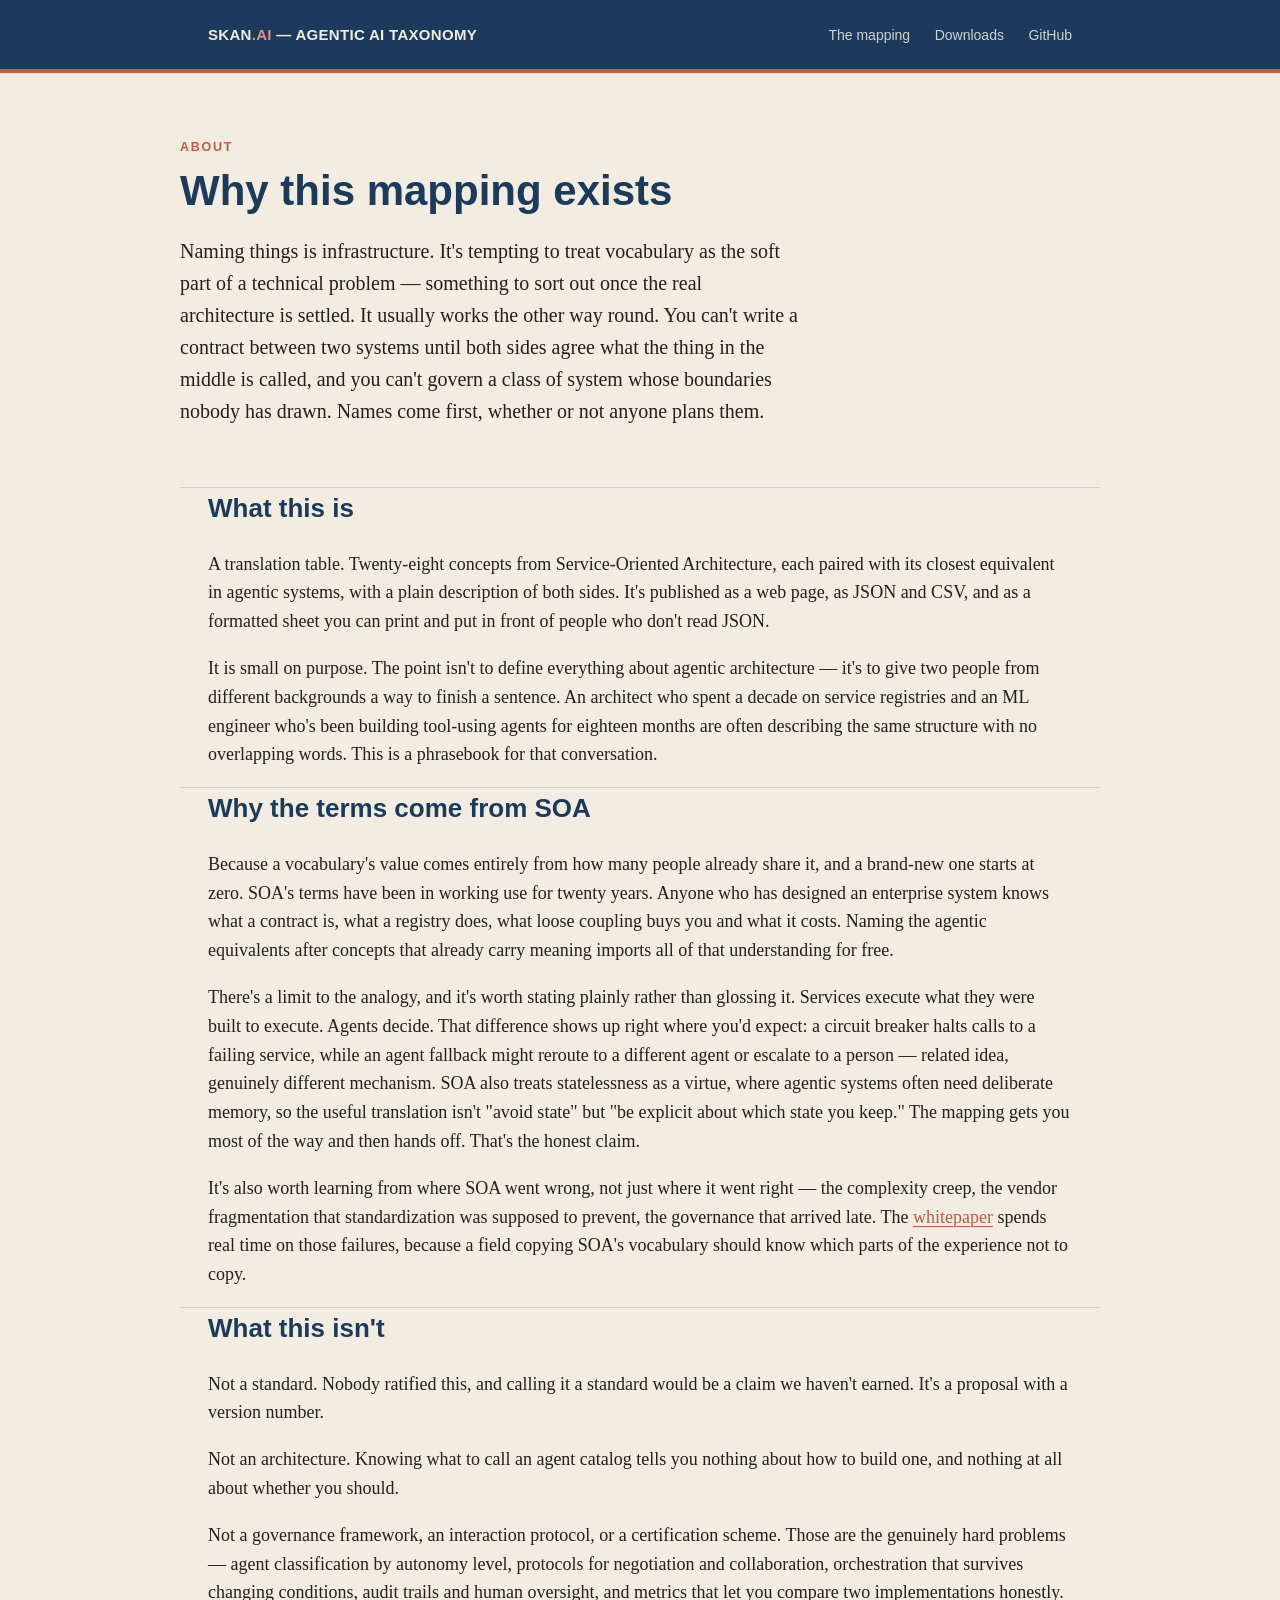
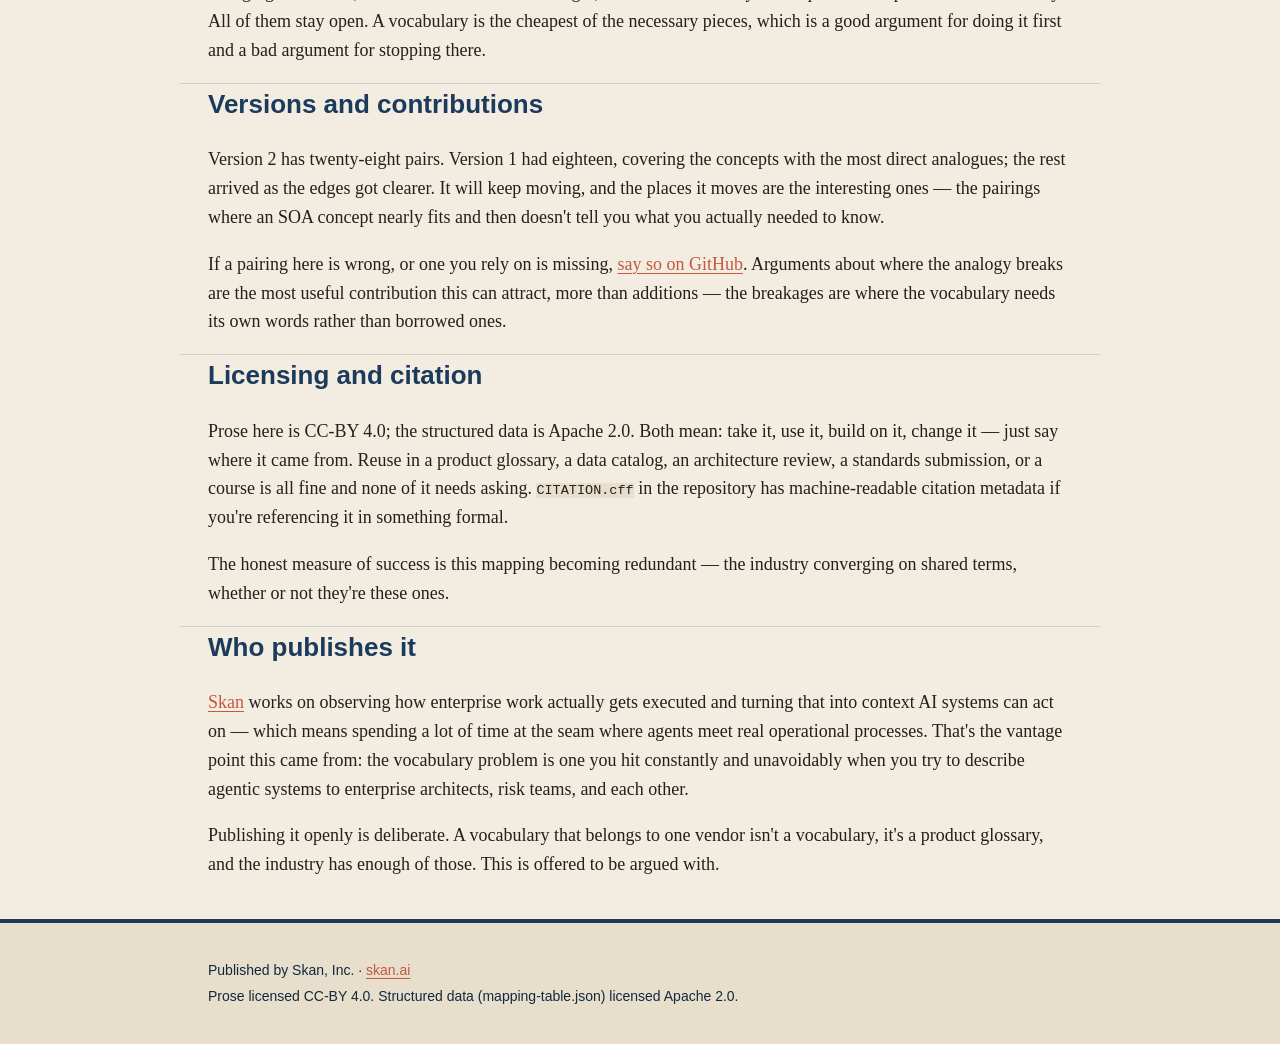
==== docs/about/index.html @ 6d2f977a "Add the published site and downloads The mapping and an About page, plus the whitepaper and terms sh" ====
<!DOCTYPE html>
<html lang="en">
<head>
<meta charset="UTF-8">
<meta name="viewport" content="width=device-width, initial-scale=1.0">
<title>Why this mapping exists — SOA-to-Agentic AI Terminology</title>
<meta name="description" content="Why a shared vocabulary for agentic AI matters, why it borrows from Service-Oriented Architecture, and what this mapping is and isn't.">
<link rel="icon" href="../favicon.ico" sizes="any">
<link rel="icon" href="../favicon.png" type="image/png">
<link rel="apple-touch-icon" href="../apple-touch-icon.png">
<meta property="og:title" content="Why this mapping exists — SOA-to-Agentic AI Terminology">
<meta property="og:description" content="Why a shared vocabulary for agentic AI matters, and what this mapping is and isn't.">
<meta property="og:type" content="article">
<link rel="stylesheet" href="../assets/style.css">
</head>
<body>

<header class="site">
  <div class="wrap">
    <a class="brand" href="../index.html">Skan<span>.ai</span> — Agentic AI Taxonomy</a>
    <nav>
      <a href="../index.html">The mapping</a>
      <a href="../index.html#downloads">Downloads</a>
      <a href="https://github.com/Skan-dot-ai/soa-to-agentic-terms" target="_blank" rel="noopener">GitHub</a>
    </nav>
  </div>
</header>

<div class="hero wrap">
  <p class="eyebrow">About</p>
  <h1 style="max-width: 24ch;">Why this mapping exists</h1>
  <p class="lede">Naming things is infrastructure. It's tempting to treat vocabulary as the soft part of a technical problem — something to sort out once the real architecture is settled. It usually works the other way round. You can't write a contract between two systems until both sides agree what the thing in the middle is called, and you can't govern a class of system whose boundaries nobody has drawn. Names come first, whether or not anyone plans them.</p>
</div>

<section class="wrap divider-top">
  <h2>What this is</h2>
  <p>A translation table. Twenty-eight concepts from Service-Oriented Architecture, each paired with its closest equivalent in agentic systems, with a plain description of both sides. It's published as a web page, as JSON and CSV, and as a formatted sheet you can print and put in front of people who don't read JSON.</p>
  <p>It is small on purpose. The point isn't to define everything about agentic architecture — it's to give two people from different backgrounds a way to finish a sentence. An architect who spent a decade on service registries and an ML engineer who's been building tool-using agents for eighteen months are often describing the same structure with no overlapping words. This is a phrasebook for that conversation.</p>
</section>

<section class="wrap divider-top">
  <h2>Why the terms come from SOA</h2>
  <p>Because a vocabulary's value comes entirely from how many people already share it, and a brand-new one starts at zero. SOA's terms have been in working use for twenty years. Anyone who has designed an enterprise system knows what a contract is, what a registry does, what loose coupling buys you and what it costs. Naming the agentic equivalents after concepts that already carry meaning imports all of that understanding for free.</p>
  <p>There's a limit to the analogy, and it's worth stating plainly rather than glossing it. Services execute what they were built to execute. Agents decide. That difference shows up right where you'd expect: a circuit breaker halts calls to a failing service, while an agent fallback might reroute to a different agent or escalate to a person — related idea, genuinely different mechanism. SOA also treats statelessness as a virtue, where agentic systems often need deliberate memory, so the useful translation isn't "avoid state" but "be explicit about which state you keep." The mapping gets you most of the way and then hands off. That's the honest claim.</p>
  <p>It's also worth learning from where SOA went wrong, not just where it went right — the complexity creep, the vendor fragmentation that standardization was supposed to prevent, the governance that arrived late. The <a href="../downloads/skan-agentic-ai-terminology-whitepaper.pdf">whitepaper</a> spends real time on those failures, because a field copying SOA's vocabulary should know which parts of the experience not to copy.</p>
</section>

<section class="wrap divider-top">
  <h2>What this isn't</h2>
  <p>Not a standard. Nobody ratified this, and calling it a standard would be a claim we haven't earned. It's a proposal with a version number.</p>
  <p>Not an architecture. Knowing what to call an agent catalog tells you nothing about how to build one, and nothing at all about whether you should.</p>
  <p>Not a governance framework, an interaction protocol, or a certification scheme. Those are the genuinely hard problems — agent classification by autonomy level, protocols for negotiation and collaboration, orchestration that survives changing conditions, audit trails and human oversight, and metrics that let you compare two implementations honestly. All of them stay open. A vocabulary is the cheapest of the necessary pieces, which is a good argument for doing it first and a bad argument for stopping there.</p>
</section>

<section class="wrap divider-top">
  <h2>Versions and contributions</h2>
  <p>Version 2 has twenty-eight pairs. Version 1 had eighteen, covering the concepts with the most direct analogues; the rest arrived as the edges got clearer. It will keep moving, and the places it moves are the interesting ones — the pairings where an SOA concept nearly fits and then doesn't tell you what you actually needed to know.</p>
  <p>If a pairing here is wrong, or one you rely on is missing, <a href="https://github.com/Skan-dot-ai/soa-to-agentic-terms/issues" target="_blank" rel="noopener">say so on GitHub</a>. Arguments about where the analogy breaks are the most useful contribution this can attract, more than additions — the breakages are where the vocabulary needs its own words rather than borrowed ones.</p>
</section>

<section class="wrap divider-top">
  <h2>Licensing and citation</h2>
  <p>Prose here is CC-BY 4.0; the structured data is Apache 2.0. Both mean: take it, use it, build on it, change it — just say where it came from. Reuse in a product glossary, a data catalog, an architecture review, a standards submission, or a course is all fine and none of it needs asking. <code>CITATION.cff</code> in the repository has machine-readable citation metadata if you're referencing it in something formal.</p>
  <p>The honest measure of success is this mapping becoming redundant — the industry converging on shared terms, whether or not they're these ones.</p>
</section>

<section class="wrap divider-top">
  <h2>Who publishes it</h2>
  <p><a href="https://www.skan.ai" target="_blank" rel="noopener">Skan</a> works on observing how enterprise work actually gets executed and turning that into context AI systems can act on — which means spending a lot of time at the seam where agents meet real operational processes. That's the vantage point this came from: the vocabulary problem is one you hit constantly and unavoidably when you try to describe agentic systems to enterprise architects, risk teams, and each other.</p>
  <p>Publishing it openly is deliberate. A vocabulary that belongs to one vendor isn't a vocabulary, it's a product glossary, and the industry has enough of those. This is offered to be argued with.</p>
</section>

<footer class="site">
  <div class="wrap">
    <p>Published by Skan, Inc. · <a href="https://www.skan.ai">skan.ai</a></p>
    <p>Prose licensed CC-BY 4.0. Structured data (mapping-table.json) licensed Apache 2.0.</p>
  </div>
</footer>

</body>
</html>
---- docs/assets/style.css ----
:root {
  --navy: #1B3A5C;
  --navy-deep: #12283F;
  --terracotta: #C25A3F;
  --terracotta-soft: #E0937E;
  --cream: #F2EDE0;
  --cream-dim: #E7DFCC;
  --ink: #23211D;
  --rule: rgba(27, 58, 92, 0.16);
  --font-display: Arial, "Helvetica Neue", sans-serif;
  --font-body: Georgia, "Times New Roman", serif;
}

* { box-sizing: border-box; }

html { scroll-behavior: smooth; }

body {
  margin: 0;
  background: var(--cream);
  color: var(--ink);
  font-family: var(--font-body);
  font-size: 18px;
  line-height: 1.6;
}

a { color: var(--terracotta); text-decoration-thickness: 1px; text-underline-offset: 3px; }
a:hover { color: var(--navy); }

.wrap { max-width: 920px; margin: 0 auto; padding: 0 28px; }

header.site {
  background: var(--navy);
  color: var(--cream);
  padding: 20px 0;
  border-bottom: 4px solid var(--terracotta);
}
header.site .wrap { display: flex; align-items: baseline; justify-content: space-between; flex-wrap: wrap; gap: 8px; }
header.site .brand {
  font-family: var(--font-display);
  font-weight: 700;
  letter-spacing: 0.02em;
  font-size: 15px;
  text-transform: uppercase;
  color: var(--cream);
  text-decoration: none;
}
header.site .brand span { color: var(--terracotta-soft); }
header.site nav a {
  color: var(--cream);
  opacity: 0.85;
  font-family: var(--font-display);
  font-size: 14px;
  margin-left: 20px;
  text-decoration: none;
}
header.site nav a:hover { opacity: 1; color: var(--terracotta-soft); }

.eyebrow {
  font-family: var(--font-display);
  text-transform: uppercase;
  letter-spacing: 0.14em;
  font-size: 12.5px;
  color: var(--terracotta);
  font-weight: 700;
  margin: 0 0 10px;
}

.hero { padding: 64px 0 40px; }
.hero h1 {
  font-family: var(--font-display);
  font-size: 42px;
  line-height: 1.15;
  margin: 0 0 18px;
  color: var(--navy);
  max-width: 14ch;
}
.hero p.lede {
  font-size: 20px;
  max-width: 62ch;
  color: var(--ink);
}

.status-badge {
  display: inline-block;
  font-family: var(--font-display);
  font-size: 11.5px;
  text-transform: uppercase;
  letter-spacing: 0.08em;
  font-weight: 700;
  padding: 3px 9px;
  border-radius: 3px;
}
.status-live { background: var(--navy); color: var(--cream); }
.status-progress { background: transparent; color: var(--navy); border: 1.5px solid var(--navy); }
.status-draft { background: transparent; color: var(--terracotta); border: 1.5px dashed var(--terracotta); }

section { padding: 40px 0; }
section.divider-top { border-top: 1px solid var(--rule); }

h2 {
  font-family: var(--font-display);
  color: var(--navy);
  font-size: 26px;
  margin: 0 0 20px;
}
h3 {
  font-family: var(--font-display);
  color: var(--navy);
  font-size: 18px;
  margin: 0 0 10px;
}

.card-grid {
  display: grid;
  grid-template-columns: repeat(3, 1fr);
  gap: 20px;
}
@media (max-width: 760px) { .card-grid { grid-template-columns: 1fr; } }

.card {
  background: #fff;
  border: 1px solid var(--rule);
  border-top: 3px solid var(--navy);
  padding: 24px;
  display: flex;
  flex-direction: column;
  gap: 10px;
}
.card.is-live { border-top-color: var(--terracotta); }
.card h3 { display: flex; align-items: center; justify-content: space-between; gap: 8px; }
.card p { font-size: 15.5px; margin: 0; flex-grow: 1; }
.card .card-links { font-family: var(--font-display); font-size: 13.5px; margin-top: 8px; }
.card .card-links a { margin-right: 14px; }
.card .card-note { color: rgba(35, 33, 29, 0.55); font-style: italic; }

footer.site {
  border-top: 4px solid var(--navy);
  background: var(--cream-dim);
  padding: 32px 0;
  margin-top: 40px;
}
footer.site p { font-size: 14px; color: var(--navy-deep); margin: 4px 0; }
footer.site .wrap { font-family: var(--font-display); }

/* --- Rosetta table (the mapping's signature element) --- */
.rosetta {
  display: block;
  border-top: 1px solid var(--rule);
}
.rosetta-row {
  display: grid;
  grid-template-columns: 1fr 40px 1fr;
  align-items: center;
  border-bottom: 1px solid var(--rule);
  padding: 16px 0;
}
.rosetta-row:hover { background: rgba(194, 90, 63, 0.05); }
.rosetta-side { padding: 0 18px; }
.rosetta-side.soa { text-align: right; }
.rosetta-side.agentic { text-align: left; }
.rosetta-term {
  font-family: var(--font-display);
  font-weight: 700;
  color: var(--navy);
  font-size: 16.5px;
  margin: 0 0 4px;
}
.rosetta-side.agentic .rosetta-term { color: var(--terracotta); }
.rosetta-desc { font-size: 14.5px; color: var(--ink); opacity: 0.85; margin: 0; }
.rosetta-arrow {
  text-align: center;
  color: var(--terracotta);
  font-size: 18px;
  font-family: var(--font-display);
}
@media (max-width: 640px) {
  .rosetta-row { grid-template-columns: 1fr; text-align: left !important; }
  .rosetta-side.soa, .rosetta-side.agentic { text-align: left; padding: 4px 0; }
  .rosetta-arrow { text-align: left; padding-left: 0; }
}

.rosetta-header {
  display: grid;
  grid-template-columns: 1fr 40px 1fr;
  padding: 0 0 12px;
}
.rosetta-header .eyebrow { margin: 0; }
.rosetta-header .soa { text-align: right; padding: 0 18px; }
.rosetta-header .agentic { text-align: left; padding: 0 18px; }
@media (max-width: 640px) {
  .rosetta-header { grid-template-columns: 1fr; }
  .rosetta-header .soa, .rosetta-header .agentic { text-align: left; padding: 4px 0; }
}

.download-grid {
  display: grid;
  grid-template-columns: repeat(auto-fit, minmax(260px, 1fr));
  gap: 16px;
  margin-top: 20px;
}
.download {
  display: block;
  border: 1px solid var(--rule);
  border-left: 3px solid var(--terracotta);
  padding: 18px 20px;
  background: rgba(255, 255, 255, 0.45);
  text-decoration: none;
  color: inherit;
  transition: background 0.15s ease, border-color 0.15s ease;
}
.download:hover, .download:focus-visible {
  background: rgba(194, 90, 63, 0.07);
  border-left-color: var(--navy);
}
.download .dl-name {
  font-family: var(--font-display);
  font-weight: 700;
  color: var(--navy);
  font-size: 16px;
  margin: 0 0 6px;
}
.download .dl-meta {
  font-size: 11.5px;
  letter-spacing: 0.08em;
  color: var(--terracotta);
  border: 1px solid rgba(194, 90, 63, 0.4);
  padding: 2px 6px;
  margin-left: 6px;
  vertical-align: 1px;
}
.download .dl-desc { font-size: 14.5px; opacity: 0.85; margin: 0; }
a:focus-visible, .download:focus-visible { outline: 2px solid var(--terracotta); outline-offset: 3px; }

.cta-row { display: flex; gap: 14px; flex-wrap: wrap; margin-top: 8px; }
.btn {
  font-family: var(--font-display);
  font-size: 14px;
  font-weight: 700;
  text-decoration: none;
  padding: 10px 18px;
  border: 1.5px solid var(--navy);
  color: var(--navy);
  display: inline-block;
}
.btn:hover { background: var(--navy); color: var(--cream); }
.btn.primary { background: var(--terracotta); border-color: var(--terracotta); color: #fff; }
.btn.primary:hover { background: var(--navy); border-color: var(--navy); }

code, pre {
  font-family: "SFMono-Regular", Consolas, monospace;
  font-size: 13.5px;
  background: var(--cream-dim);
}
pre { padding: 14px; overflow-x: auto; border-left: 3px solid var(--navy); }
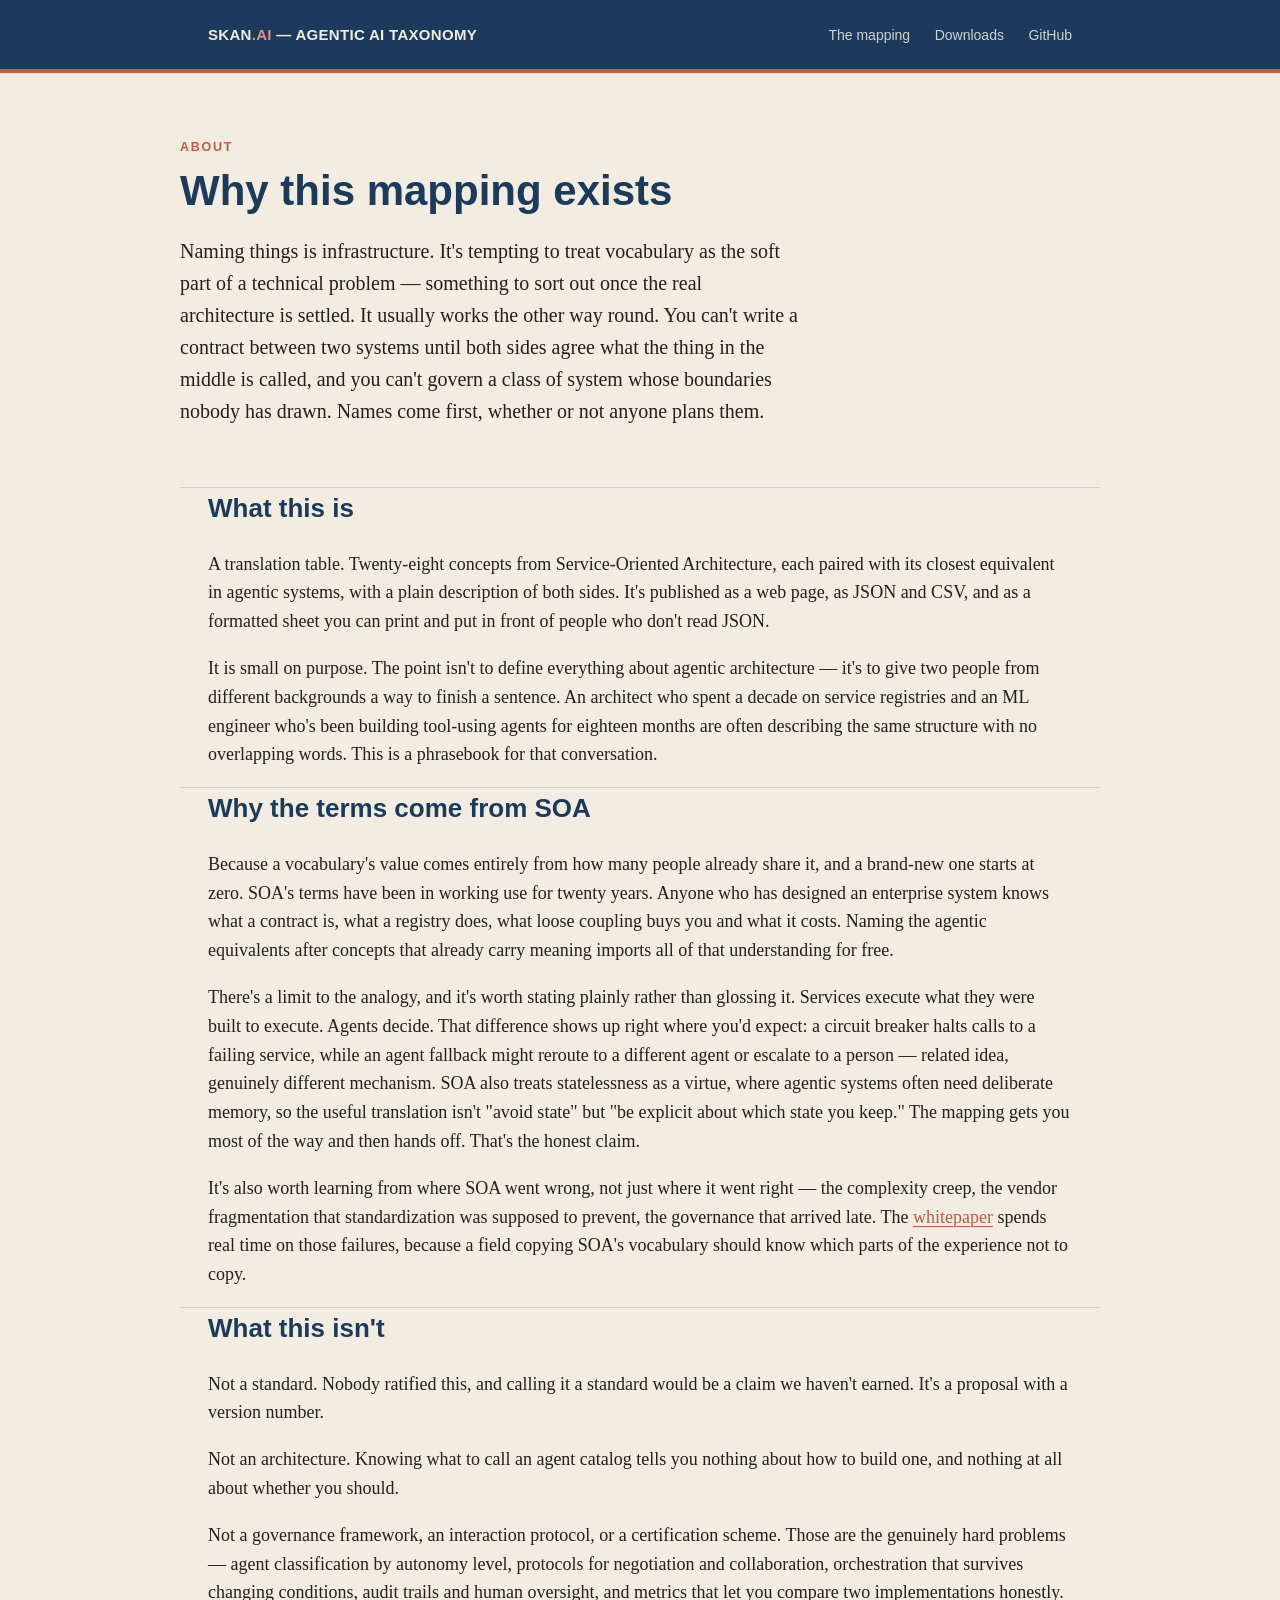
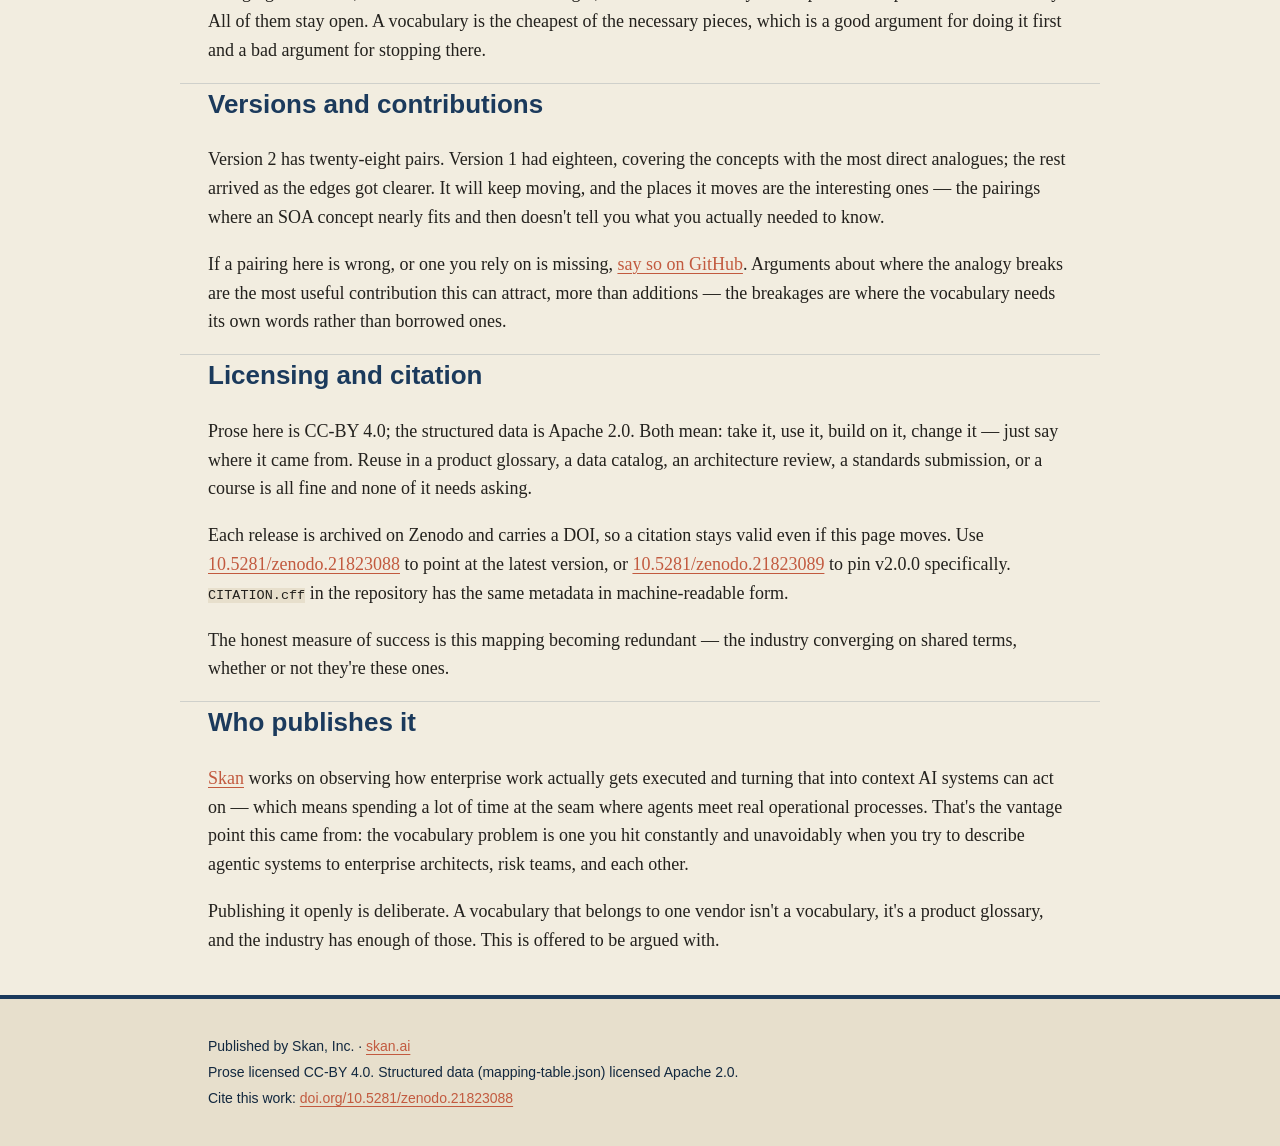
==== commit fcedb24d: "Add the Zenodo DOI Each release is archived on Zenodo, so the mapping can be cited with an identifie" ====
--- a/docs/about/index.html
+++ b/docs/about/index.html
@@ -60,7 +60,8 @@
 
 <section class="wrap divider-top">
   <h2>Licensing and citation</h2>
-  <p>Prose here is CC-BY 4.0; the structured data is Apache 2.0. Both mean: take it, use it, build on it, change it — just say where it came from. Reuse in a product glossary, a data catalog, an architecture review, a standards submission, or a course is all fine and none of it needs asking. <code>CITATION.cff</code> in the repository has machine-readable citation metadata if you're referencing it in something formal.</p>
+  <p>Prose here is CC-BY 4.0; the structured data is Apache 2.0. Both mean: take it, use it, build on it, change it — just say where it came from. Reuse in a product glossary, a data catalog, an architecture review, a standards submission, or a course is all fine and none of it needs asking.</p>
+  <p>Each release is archived on Zenodo and carries a DOI, so a citation stays valid even if this page moves. Use <a href="https://doi.org/10.5281/zenodo.21823088" target="_blank" rel="noopener">10.5281/zenodo.21823088</a> to point at the latest version, or <a href="https://doi.org/10.5281/zenodo.21823089" target="_blank" rel="noopener">10.5281/zenodo.21823089</a> to pin v2.0.0 specifically. <code>CITATION.cff</code> in the repository has the same metadata in machine-readable form.</p>
   <p>The honest measure of success is this mapping becoming redundant — the industry converging on shared terms, whether or not they're these ones.</p>
 </section>
 
@@ -74,6 +75,7 @@
   <div class="wrap">
     <p>Published by Skan, Inc. · <a href="https://www.skan.ai">skan.ai</a></p>
     <p>Prose licensed CC-BY 4.0. Structured data (mapping-table.json) licensed Apache 2.0.</p>
+    <p>Cite this work: <a href="https://doi.org/10.5281/zenodo.21823088">doi.org/10.5281/zenodo.21823088</a></p>
   </div>
 </footer>
 
--- a/docs/assets/style.css
+++ b/docs/assets/style.css
@@ -81,20 +81,6 @@
   color: var(--ink);
 }
 
-.status-badge {
-  display: inline-block;
-  font-family: var(--font-display);
-  font-size: 11.5px;
-  text-transform: uppercase;
-  letter-spacing: 0.08em;
-  font-weight: 700;
-  padding: 3px 9px;
-  border-radius: 3px;
-}
-.status-live { background: var(--navy); color: var(--cream); }
-.status-progress { background: transparent; color: var(--navy); border: 1.5px solid var(--navy); }
-.status-draft { background: transparent; color: var(--terracotta); border: 1.5px dashed var(--terracotta); }
-
 section { padding: 40px 0; }
 section.divider-top { border-top: 1px solid var(--rule); }
 
@@ -110,29 +96,6 @@
   font-size: 18px;
   margin: 0 0 10px;
 }
-
-.card-grid {
-  display: grid;
-  grid-template-columns: repeat(3, 1fr);
-  gap: 20px;
-}
-@media (max-width: 760px) { .card-grid { grid-template-columns: 1fr; } }
-
-.card {
-  background: #fff;
-  border: 1px solid var(--rule);
-  border-top: 3px solid var(--navy);
-  padding: 24px;
-  display: flex;
-  flex-direction: column;
-  gap: 10px;
-}
-.card.is-live { border-top-color: var(--terracotta); }
-.card h3 { display: flex; align-items: center; justify-content: space-between; gap: 8px; }
-.card p { font-size: 15.5px; margin: 0; flex-grow: 1; }
-.card .card-links { font-family: var(--font-display); font-size: 13.5px; margin-top: 8px; }
-.card .card-links a { margin-right: 14px; }
-.card .card-note { color: rgba(35, 33, 29, 0.55); font-style: italic; }
 
 footer.site {
   border-top: 4px solid var(--navy);
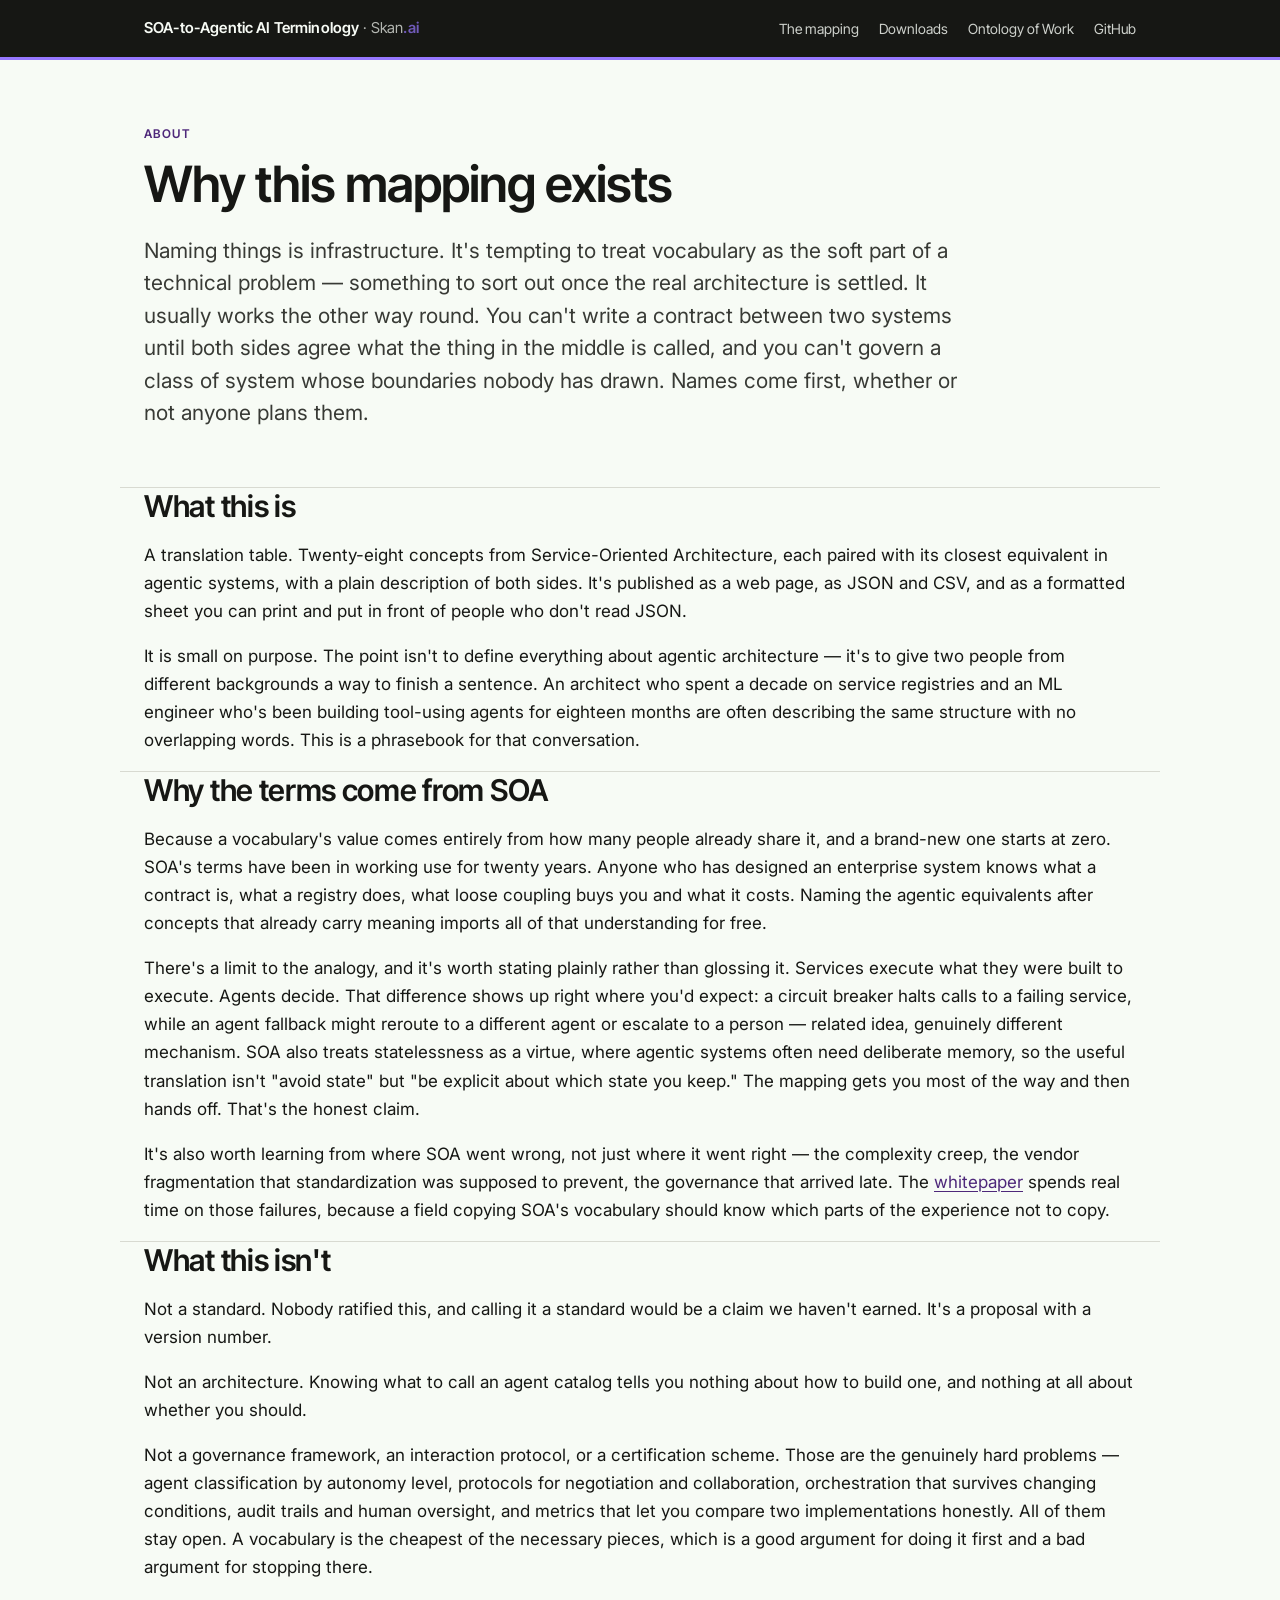
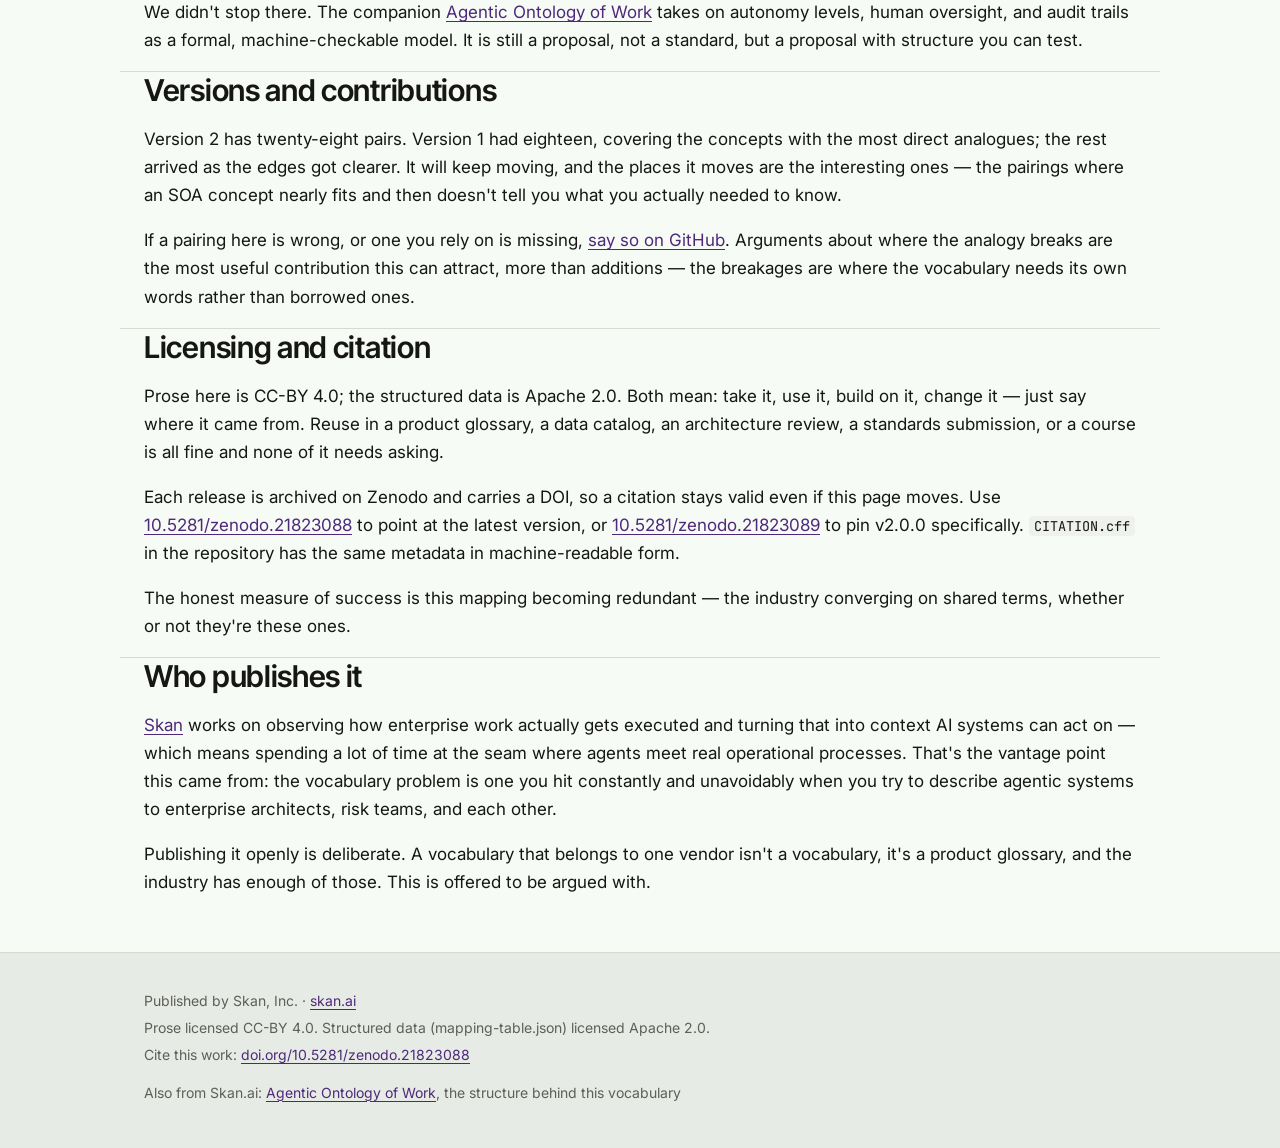
==== commit 0b11cd87: "Restyle the site in the Skan.ai palette and link the Agentic Ontology of Work Adds Dataset structure" ====
--- a/docs/about/index.html
+++ b/docs/about/index.html
@@ -11,21 +11,37 @@
 <meta property="og:title" content="Why this mapping exists — SOA-to-Agentic AI Terminology">
 <meta property="og:description" content="Why a shared vocabulary for agentic AI matters, and what this mapping is and isn't.">
 <meta property="og:type" content="article">
+<meta property="og:url" content="https://skandotai.github.io/soa-to-agentic-terms/about/">
+<meta property="og:image" content="https://skandotai.github.io/soa-to-agentic-terms/assets/social-preview.png">
+<meta property="og:image:width" content="1280">
+<meta property="og:image:height" content="640">
+<meta property="og:image:alt" content="Four SOA terms beside their agentic equivalents: Service to Agent, Service Registry to Agent Catalog, SLA to Agent QoS, Circuit Breaker to Agent Fallback.">
+<meta property="og:site_name" content="Skan.ai">
+<meta name="twitter:card" content="summary_large_image">
+<meta name="twitter:title" content="Why this mapping exists — SOA-to-Agentic AI Terminology">
+<meta name="twitter:image" content="https://skandotai.github.io/soa-to-agentic-terms/assets/social-preview.png">
+<link rel="preconnect" href="https://fonts.googleapis.com">
+<link rel="preconnect" href="https://fonts.gstatic.com" crossorigin>
+<link rel="stylesheet" href="https://fonts.googleapis.com/css2?family=Inter:wght@400;500;600&family=Inter+Tight:wght@500;600;700&family=JetBrains+Mono:wght@400&display=swap">
+<meta name="theme-color" content="#161714">
 <link rel="stylesheet" href="../assets/style.css">
 </head>
 <body>
+<a class="skip" href="#main">Skip to content</a>
 
 <header class="site">
   <div class="wrap">
-    <a class="brand" href="../index.html">Skan<span>.ai</span> — Agentic AI Taxonomy</a>
-    <nav>
+    <a class="brand" href="../index.html">SOA-to-Agentic AI Terminology <span>· Skan<b>.ai</b></span></a>
+    <nav aria-label="Site">
       <a href="../index.html">The mapping</a>
       <a href="../index.html#downloads">Downloads</a>
-      <a href="https://github.com/Skan-dot-ai/soa-to-agentic-terms" target="_blank" rel="noopener">GitHub</a>
+      <a href="https://skandotai.github.io/agentic-ontology-of-work/">Ontology of Work</a>
+      <a href="https://github.com/Skandotai/soa-to-agentic-terms" target="_blank" rel="noopener">GitHub</a>
     </nav>
   </div>
 </header>
 
+<main id="main">
 <div class="hero wrap">
   <p class="eyebrow">About</p>
   <h1 style="max-width: 24ch;">Why this mapping exists</h1>
@@ -50,12 +66,13 @@
   <p>Not a standard. Nobody ratified this, and calling it a standard would be a claim we haven't earned. It's a proposal with a version number.</p>
   <p>Not an architecture. Knowing what to call an agent catalog tells you nothing about how to build one, and nothing at all about whether you should.</p>
   <p>Not a governance framework, an interaction protocol, or a certification scheme. Those are the genuinely hard problems — agent classification by autonomy level, protocols for negotiation and collaboration, orchestration that survives changing conditions, audit trails and human oversight, and metrics that let you compare two implementations honestly. All of them stay open. A vocabulary is the cheapest of the necessary pieces, which is a good argument for doing it first and a bad argument for stopping there.</p>
+  <p>We didn't stop there. The companion <a href="https://skandotai.github.io/agentic-ontology-of-work/">Agentic Ontology of Work</a> takes on autonomy levels, human oversight, and audit trails as a formal, machine-checkable model. It is still a proposal, not a standard, but a proposal with structure you can test.</p>
 </section>
 
 <section class="wrap divider-top">
   <h2>Versions and contributions</h2>
   <p>Version 2 has twenty-eight pairs. Version 1 had eighteen, covering the concepts with the most direct analogues; the rest arrived as the edges got clearer. It will keep moving, and the places it moves are the interesting ones — the pairings where an SOA concept nearly fits and then doesn't tell you what you actually needed to know.</p>
-  <p>If a pairing here is wrong, or one you rely on is missing, <a href="https://github.com/Skan-dot-ai/soa-to-agentic-terms/issues" target="_blank" rel="noopener">say so on GitHub</a>. Arguments about where the analogy breaks are the most useful contribution this can attract, more than additions — the breakages are where the vocabulary needs its own words rather than borrowed ones.</p>
+  <p>If a pairing here is wrong, or one you rely on is missing, <a href="https://github.com/Skandotai/soa-to-agentic-terms/issues" target="_blank" rel="noopener">say so on GitHub</a>. Arguments about where the analogy breaks are the most useful contribution this can attract, more than additions — the breakages are where the vocabulary needs its own words rather than borrowed ones.</p>
 </section>
 
 <section class="wrap divider-top">
@@ -71,11 +88,14 @@
   <p>Publishing it openly is deliberate. A vocabulary that belongs to one vendor isn't a vocabulary, it's a product glossary, and the industry has enough of those. This is offered to be argued with.</p>
 </section>
 
+</main>
+
 <footer class="site">
   <div class="wrap">
     <p>Published by Skan, Inc. · <a href="https://www.skan.ai">skan.ai</a></p>
     <p>Prose licensed CC-BY 4.0. Structured data (mapping-table.json) licensed Apache 2.0.</p>
     <p>Cite this work: <a href="https://doi.org/10.5281/zenodo.21823088">doi.org/10.5281/zenodo.21823088</a></p>
+    <p class="family">Also from Skan.ai: <a href="https://skandotai.github.io/agentic-ontology-of-work/">Agentic Ontology of Work</a>, the structure behind this vocabulary</p>
   </div>
 </footer>
 
--- a/docs/assets/style.css
+++ b/docs/assets/style.css
@@ -1,218 +1,417 @@
+/*
+ * Shared stylesheet for Skan.ai's open agentic-AI reference projects
+ * (the Agentic Ontology of Work and the SOA-to-Agentic terminology mapping).
+ * Palette follows skan.ai: grape and amethyst accents on stone neutrals,
+ * with night for dark surfaces. Typefaces are open substitutes for the
+ * brand's commercial fonts.
+ */
+
 :root {
-  --navy: #1B3A5C;
-  --navy-deep: #12283F;
-  --terracotta: #C25A3F;
-  --terracotta-soft: #E0937E;
-  --cream: #F2EDE0;
-  --cream-dim: #E7DFCC;
-  --ink: #23211D;
-  --rule: rgba(27, 58, 92, 0.16);
-  --font-display: Arial, "Helvetica Neue", sans-serif;
-  --font-body: Georgia, "Times New Roman", serif;
+  --grape: #9677ff;
+  --amethyst: #4e287a;
+  --night: #161714;
+  --sky: #97c8ff;
+  --coral: #ff5a5a;
+  --stone-25: #f7fbf5;
+  --stone-50: #e7ebe5;
+  --stone-75: #d8dad1;
+  --stone-100: #c3c6bb;
+  --sand-25: #f6f4f0;
+
+  --bg: var(--stone-25);
+  --surface: #ffffff;
+  --surface-2: var(--stone-50);
+  --ink: var(--night);
+  --ink-2: #383a35;
+  --muted: #5e5f58;
+  --rule: var(--stone-75);
+  --rule-strong: var(--stone-100);
+  --link: var(--amethyst);
+  --link-hover: #7a4fc0;
+  --accent: var(--grape);
+  --accent-ink: var(--night);
+  --header-bg: var(--night);
+  --header-ink: var(--stone-25);
+  --code-bg: #eef1ec;
+
+  --layer-perception: var(--sky);
+  --layer-cognition: var(--grape);
+  --layer-execution: var(--amethyst);
+  --layer-assurance: var(--coral);
+  --layer-perception-ink: var(--night);
+  --layer-cognition-ink: var(--night);
+  --layer-execution-ink: #ffffff;
+  --layer-assurance-ink: var(--night);
+
+  --font-display: "Inter Tight", "Helvetica Neue", Arial, sans-serif;
+  --font-body: "Inter", "Helvetica Neue", Arial, sans-serif;
+  --font-mono: "JetBrains Mono", "SFMono-Regular", Consolas, monospace;
+  color-scheme: light;
+}
+
+@media (prefers-color-scheme: dark) {
+  :root:not([data-theme="light"]) {
+    --bg: var(--night);
+    --surface: #1e1f1b;
+    --surface-2: #262822;
+    --ink: #eef1ec;
+    --ink-2: #d8dad1;
+    --muted: #a9aba2;
+    --rule: #34362f;
+    --rule-strong: #4a4b44;
+    --link: #b9a6ff;
+    --link-hover: #d6cbff;
+    --header-bg: #0e0f0c;
+    --code-bg: #23251f;
+    --layer-execution: #7a4fc0;
+    color-scheme: dark;
+  }
+}
+:root[data-theme="dark"] {
+  --bg: var(--night);
+  --surface: #1e1f1b;
+  --surface-2: #262822;
+  --ink: #eef1ec;
+  --ink-2: #d8dad1;
+  --muted: #a9aba2;
+  --rule: #34362f;
+  --rule-strong: #4a4b44;
+  --link: #b9a6ff;
+  --link-hover: #d6cbff;
+  --header-bg: #0e0f0c;
+  --code-bg: #23251f;
+  --layer-execution: #7a4fc0;
+  color-scheme: dark;
 }
 
 * { box-sizing: border-box; }
-
-html { scroll-behavior: smooth; }
-
+html { scroll-behavior: smooth; -webkit-text-size-adjust: 100%; }
 body {
   margin: 0;
-  background: var(--cream);
+  background: var(--bg);
   color: var(--ink);
   font-family: var(--font-body);
-  font-size: 18px;
-  line-height: 1.6;
-}
-
-a { color: var(--terracotta); text-decoration-thickness: 1px; text-underline-offset: 3px; }
-a:hover { color: var(--navy); }
-
-.wrap { max-width: 920px; margin: 0 auto; padding: 0 28px; }
-
+  font-size: 17px;
+  line-height: 1.65;
+  overflow-wrap: break-word;
+}
+img, svg { max-width: 100%; }
+
+a { color: var(--link); text-decoration-thickness: 1px; text-underline-offset: 3px; }
+a:hover { color: var(--link-hover); }
+a:focus-visible, button:focus-visible, .download:focus-visible, summary:focus-visible {
+  outline: 2px solid var(--accent);
+  outline-offset: 3px;
+  border-radius: 2px;
+}
+
+.wrap { max-width: 1040px; margin: 0 auto; padding: 0 24px; }
+.wrap.narrow { max-width: 780px; }
+@media (max-width: 640px) { .wrap { padding: 0 16px; } }
+
+.skip { position: absolute; left: -9999px; }
+.skip:focus { left: 16px; top: 8px; background: var(--surface); padding: 6px 10px; z-index: 10; }
+
+/* --- Header and footer --- */
 header.site {
-  background: var(--navy);
-  color: var(--cream);
-  padding: 20px 0;
-  border-bottom: 4px solid var(--terracotta);
-}
-header.site .wrap { display: flex; align-items: baseline; justify-content: space-between; flex-wrap: wrap; gap: 8px; }
+  background: var(--header-bg);
+  color: var(--header-ink);
+  padding: 16px 0;
+  border-bottom: 3px solid var(--grape);
+}
+header.site .wrap { display: flex; align-items: center; justify-content: space-between; flex-wrap: wrap; gap: 8px 24px; }
 header.site .brand {
   font-family: var(--font-display);
-  font-weight: 700;
-  letter-spacing: 0.02em;
+  font-weight: 600;
+  letter-spacing: 0.01em;
   font-size: 15px;
-  text-transform: uppercase;
-  color: var(--cream);
+  color: var(--header-ink);
   text-decoration: none;
 }
-header.site .brand span { color: var(--terracotta-soft); }
+header.site .brand b { color: var(--grape); font-weight: 600; }
+header.site .brand span { opacity: 0.7; font-weight: 400; }
+header.site nav { display: flex; flex-wrap: wrap; gap: 4px 20px; }
 header.site nav a {
-  color: var(--cream);
-  opacity: 0.85;
+  color: var(--header-ink);
+  opacity: 0.82;
   font-family: var(--font-display);
   font-size: 14px;
-  margin-left: 20px;
   text-decoration: none;
 }
-header.site nav a:hover { opacity: 1; color: var(--terracotta-soft); }
-
+header.site nav a:hover, header.site nav a[aria-current="page"] { opacity: 1; color: var(--grape); }
+
+footer.site {
+  border-top: 1px solid var(--rule);
+  background: var(--surface-2);
+  padding: 32px 0 40px;
+  margin-top: 56px;
+  font-size: 14px;
+  color: var(--muted);
+}
+footer.site p { margin: 4px 0; }
+footer.site .family { margin-top: 14px; }
+
+/* --- Type --- */
 .eyebrow {
   font-family: var(--font-display);
   text-transform: uppercase;
-  letter-spacing: 0.14em;
-  font-size: 12.5px;
-  color: var(--terracotta);
-  font-weight: 700;
+  letter-spacing: 0.12em;
+  font-size: 12px;
+  font-weight: 600;
+  color: var(--link);
   margin: 0 0 10px;
 }
-
-.hero { padding: 64px 0 40px; }
-.hero h1 {
+h1, h2, h3, h4 { font-family: var(--font-display); color: var(--ink); line-height: 1.2; letter-spacing: -0.01em; }
+h1 { font-size: clamp(32px, 5.2vw, 50px); font-weight: 600; margin: 0 0 18px; letter-spacing: -0.02em; }
+h2 { font-size: clamp(24px, 3.2vw, 30px); font-weight: 600; margin: 0 0 16px; }
+h3 { font-size: 19px; font-weight: 600; margin: 28px 0 8px; }
+h4 { font-size: 16px; font-weight: 600; margin: 20px 0 6px; }
+p.lede { font-size: clamp(18px, 2.2vw, 21px); line-height: 1.55; max-width: 64ch; color: var(--ink-2); }
+.muted { color: var(--muted); }
+.small { font-size: 14px; }
+
+.hero { padding-top: 64px; padding-bottom: 36px; }
+.hero h1 { max-width: 18ch; }
+.hero .meta { font-size: 14px; color: var(--muted); margin-top: 18px; }
+
+section { padding-top: 44px; padding-bottom: 44px; }
+section.divider-top { border-top: 1px solid var(--rule); }
+
+/* --- Buttons --- */
+.cta-row { display: flex; gap: 12px; flex-wrap: wrap; margin-top: 20px; }
+.btn {
   font-family: var(--font-display);
-  font-size: 42px;
-  line-height: 1.15;
-  margin: 0 0 18px;
-  color: var(--navy);
-  max-width: 14ch;
-}
-.hero p.lede {
-  font-size: 20px;
-  max-width: 62ch;
+  font-size: 14px;
+  font-weight: 600;
+  text-decoration: none;
+  padding: 10px 18px;
+  border: 1.5px solid var(--ink);
+  border-radius: 999px;
   color: var(--ink);
-}
-
-section { padding: 40px 0; }
-section.divider-top { border-top: 1px solid var(--rule); }
-
-h2 {
+  display: inline-block;
+  background: transparent;
+}
+.btn:hover { background: var(--ink); color: var(--bg); }
+.btn.primary { background: var(--grape); border-color: var(--grape); color: var(--night); }
+.btn.primary:hover { background: var(--amethyst); border-color: var(--amethyst); color: #fff; }
+
+/* --- Code --- */
+code, pre { font-family: var(--font-mono); font-size: 13.5px; }
+code { background: var(--code-bg); padding: 1px 5px; border-radius: 4px; }
+pre {
+  background: var(--code-bg);
+  padding: 16px 18px;
+  overflow-x: auto;
+  border-left: 3px solid var(--grape);
+  border-radius: 0 6px 6px 0;
+  line-height: 1.5;
+}
+pre code { background: none; padding: 0; }
+
+/* --- Tables --- */
+.table-scroll { overflow-x: auto; margin: 16px 0 24px; }
+table { border-collapse: collapse; width: 100%; font-size: 15px; }
+th, td { text-align: left; vertical-align: top; padding: 9px 12px; border-bottom: 1px solid var(--rule); }
+th { font-family: var(--font-display); font-weight: 600; font-size: 13px; letter-spacing: 0.02em; color: var(--muted); border-bottom: 1.5px solid var(--rule-strong); }
+td code { white-space: nowrap; }
+
+/* --- Layer chips and cards --- */
+.chip {
+  display: inline-block;
   font-family: var(--font-display);
-  color: var(--navy);
-  font-size: 26px;
-  margin: 0 0 20px;
-}
-h3 {
-  font-family: var(--font-display);
-  color: var(--navy);
-  font-size: 18px;
-  margin: 0 0 10px;
-}
-
-footer.site {
-  border-top: 4px solid var(--navy);
-  background: var(--cream-dim);
-  padding: 32px 0;
-  margin-top: 40px;
-}
-footer.site p { font-size: 14px; color: var(--navy-deep); margin: 4px 0; }
-footer.site .wrap { font-family: var(--font-display); }
-
-/* --- Rosetta table (the mapping's signature element) --- */
-.rosetta {
+  font-size: 12px;
+  font-weight: 600;
+  letter-spacing: 0.04em;
+  padding: 2px 10px;
+  border-radius: 999px;
+  background: var(--surface-2);
+  color: var(--ink-2);
+  vertical-align: 2px;
+}
+.chip.perception { background: var(--layer-perception); color: var(--layer-perception-ink); }
+.chip.cognition { background: var(--layer-cognition); color: var(--layer-cognition-ink); }
+.chip.execution { background: var(--layer-execution); color: var(--layer-execution-ink); }
+.chip.assurance { background: var(--layer-assurance); color: var(--layer-assurance-ink); }
+.chip.new { background: transparent; border: 1px solid var(--rule-strong); color: var(--muted); }
+
+.layers { display: grid; grid-template-columns: repeat(4, minmax(0, 1fr)); gap: 16px; margin-top: 24px; }
+@media (max-width: 900px) { .layers { grid-template-columns: repeat(2, minmax(0, 1fr)); } }
+@media (max-width: 540px) { .layers { grid-template-columns: 1fr; } }
+.layer {
+  background: var(--surface);
+  border: 1px solid var(--rule);
+  border-top: 5px solid var(--layer-color, var(--grape));
+  border-radius: 6px;
+  padding: 16px 18px 18px;
+}
+.layer.perception { --layer-color: var(--layer-perception); }
+.layer.cognition { --layer-color: var(--layer-cognition); }
+.layer.execution { --layer-color: var(--layer-execution); }
+.layer.assurance { --layer-color: var(--layer-assurance); }
+.layer h3 { margin: 0 0 4px; }
+.layer .q { font-size: 14px; color: var(--muted); margin: 0 0 12px; }
+.layer ul { list-style: none; margin: 0; padding: 0; }
+.layer li { padding: 3px 0; font-size: 15px; }
+.layer li a { text-decoration: none; }
+.layer li a:hover { text-decoration: underline; }
+
+.cards { display: grid; grid-template-columns: repeat(auto-fill, minmax(280px, 1fr)); gap: 14px; margin-top: 18px; }
+.card {
   display: block;
-  border-top: 1px solid var(--rule);
-}
+  background: var(--surface);
+  border: 1px solid var(--rule);
+  border-radius: 6px;
+  padding: 16px 18px;
+  text-decoration: none;
+  color: inherit;
+}
+a.card:hover { border-color: var(--grape); }
+.card .name { font-family: var(--font-display); font-weight: 600; font-size: 17px; margin: 0 0 4px; color: var(--ink); }
+.card p { margin: 0; font-size: 14.5px; color: var(--ink-2); }
+
+/* --- The ontology graph --- */
+figure.graph { margin: 24px 0 8px; }
+.graph-scroll { overflow-x: auto; background: var(--surface); border: 1px solid var(--rule); border-radius: 8px; }
+.graph-scroll svg { display: block; min-width: 820px; width: 100%; height: auto; }
+figure.graph figcaption { font-size: 14px; color: var(--muted); margin-top: 10px; }
+.g-col-title { font-family: var(--font-display); font-weight: 600; font-size: 13px; letter-spacing: 0.1em; text-transform: uppercase; fill: var(--muted); }
+.g-band { fill: var(--surface-2); opacity: 0.55; }
+.g-node rect { fill: var(--surface); stroke: var(--rule-strong); stroke-width: 1.2; rx: 6; }
+.g-node .dot { stroke: none; }
+.g-node text { font-family: var(--font-display); font-size: 14px; font-weight: 500; fill: var(--ink); }
+.g-node.abstract text { font-style: italic; }
+.g-node:hover rect, .g-node:focus rect, .g-node.hl rect { stroke: var(--grape); stroke-width: 2.2; }
+.g-node:focus { outline: none; }
+.g-edge { fill: none; stroke: var(--rule-strong); stroke-width: 1.2; opacity: 0; transition: opacity 0.15s; }
+.g-edge.spine { opacity: 0.9; }
+.g-edge.sub { stroke-dasharray: 3 3; }
+svg.focusing .g-node:not(.hl) { opacity: 0.35; }
+svg.focusing .g-edge { opacity: 0; }
+svg.focusing .g-edge.hl { opacity: 1; stroke: var(--grape); stroke-width: 1.8; }
+.graph-hint { font-size: 13px; color: var(--muted); }
+.g-info { min-height: 3.2em; margin: 10px 0 0; font-size: 14.5px; color: var(--ink-2); }
+.g-info b { font-family: var(--font-display); color: var(--ink); }
+
+/* --- Assurance scale --- */
+.scale { display: grid; grid-template-columns: repeat(5, minmax(0, 1fr)); gap: 8px; margin: 22px 0 10px; }
+@media (max-width: 760px) { .scale { grid-template-columns: 1fr; } }
+.step {
+  background: var(--surface);
+  border: 1px solid var(--rule);
+  border-radius: 6px;
+  padding: 14px 14px 16px;
+  position: relative;
+  overflow: hidden;
+}
+.step::before {
+  content: "";
+  position: absolute; left: 0; top: 0; height: 5px;
+  width: calc(20% * (var(--n) + 1));
+  background: var(--grape);
+}
+.step .lvl { font-family: var(--font-display); font-weight: 700; font-size: 22px; margin: 4px 0 0; }
+.step .nm { font-family: var(--font-display); font-weight: 600; margin: 0 0 8px; }
+.step p { font-size: 14px; margin: 0 0 6px; color: var(--ink-2); }
+.step .floor { font-size: 12.5px; color: var(--muted); margin-top: 8px; }
+
+/* --- Gates --- */
+.gates { counter-reset: gate; list-style: none; padding: 0; display: grid; grid-template-columns: repeat(auto-fit, minmax(210px, 1fr)); gap: 12px; }
+.gates li { background: var(--surface); border: 1px solid var(--rule); border-radius: 6px; padding: 14px 16px; font-size: 14.5px; }
+.gates li::before { counter-increment: gate; content: counter(gate); display: inline-block; width: 24px; height: 24px; line-height: 24px; text-align: center; border-radius: 50%; background: var(--grape); color: var(--night); font-family: var(--font-display); font-weight: 700; font-size: 13px; margin-bottom: 6px; }
+.gates b { display: block; font-family: var(--font-display); }
+
+/* --- Downloads --- */
+.download-grid { display: grid; grid-template-columns: repeat(auto-fit, minmax(240px, 1fr)); gap: 14px; margin-top: 20px; }
+.download {
+  display: block;
+  background: var(--surface);
+  border: 1px solid var(--rule);
+  border-left: 4px solid var(--grape);
+  border-radius: 0 6px 6px 0;
+  padding: 16px 18px;
+  text-decoration: none;
+  color: inherit;
+}
+.download:hover { border-left-color: var(--amethyst); background: var(--surface-2); }
+.download .dl-name { font-family: var(--font-display); font-weight: 600; font-size: 16px; margin: 0 0 6px; color: var(--ink); }
+.download .dl-meta { font-size: 11px; letter-spacing: 0.08em; color: var(--muted); border: 1px solid var(--rule-strong); padding: 1px 6px; margin-left: 6px; vertical-align: 2px; border-radius: 3px; }
+.download .dl-desc { font-size: 14px; color: var(--ink-2); margin: 0; }
+
+/* --- Standards strip --- */
+.standards { display: flex; flex-wrap: wrap; gap: 8px; margin-top: 16px; }
+.standards span { font-family: var(--font-display); font-size: 13.5px; border: 1px solid var(--rule-strong); border-radius: 999px; padding: 4px 12px; background: var(--surface); }
+
+/* --- Entity pages --- */
+.crumbs { font-size: 14px; color: var(--muted); margin: 28px 0 0; }
+.crumbs a { color: var(--muted); }
+.entity-head { padding: 18px 0 8px; }
+.entity-head h1 { margin-bottom: 10px; }
+.entity-head .facts { display: flex; flex-wrap: wrap; gap: 8px 14px; align-items: center; font-size: 14px; color: var(--muted); }
+.definition { font-size: clamp(19px, 2.4vw, 23px); line-height: 1.5; max-width: 60ch; margin: 22px 0 8px; font-family: var(--font-display); font-weight: 450; }
+.purpose { max-width: 66ch; color: var(--ink-2); }
+.notes { border-left: 3px solid var(--rule-strong); padding: 2px 0 2px 16px; color: var(--ink-2); }
+.pager { display: flex; justify-content: space-between; gap: 16px; border-top: 1px solid var(--rule); margin-top: 40px; padding-top: 18px; font-family: var(--font-display); }
+.inherited td { color: var(--muted); }
+
+/* --- Reference page --- */
+.ref-item { border-top: 1px solid var(--rule); padding: 14px 0; scroll-margin-top: 16px; }
+.ref-item h3 { margin: 0 0 4px; font-size: 17px; }
+.ref-item h3 code { font-size: 15px; }
+.ref-item p { margin: 4px 0; font-size: 15px; }
+.ref-item:target { background: color-mix(in srgb, var(--grape) 12%, transparent); padding-left: 12px; border-radius: 4px; }
+
+/* --- Long-form (whitepaper) --- */
+.prose { max-width: 780px; }
+.prose h2 { margin-top: 56px; padding-top: 18px; border-top: 1px solid var(--rule); scroll-margin-top: 16px; }
+.prose h3 { scroll-margin-top: 16px; }
+.prose hr { display: none; }
+.prose li { margin: 4px 0; }
+.prose blockquote { margin: 16px 0; padding-left: 16px; border-left: 3px solid var(--grape); color: var(--ink-2); }
+.toc { background: var(--surface); border: 1px solid var(--rule); border-radius: 6px; padding: 12px 18px; margin: 24px 0; }
+.toc summary { font-family: var(--font-display); font-weight: 600; cursor: pointer; }
+.toc ol { columns: 2; column-gap: 32px; padding-left: 20px; font-size: 15px; }
+@media (max-width: 640px) { .toc ol { columns: 1; } }
+
+.two-col { display: grid; grid-template-columns: minmax(0, 1fr) minmax(0, 1fr); gap: 32px; }
+@media (max-width: 800px) { .two-col { grid-template-columns: 1fr; } }
+
+.callout { background: var(--surface); border: 1px solid var(--rule); border-left: 4px solid var(--grape); border-radius: 0 6px 6px 0; padding: 16px 20px; }
+
+/* --- SOA mapping (Rosetta table) --- */
+.rosetta { display: block; border-top: 1px solid var(--rule); }
 .rosetta-row {
   display: grid;
-  grid-template-columns: 1fr 40px 1fr;
+  grid-template-columns: minmax(0, 1fr) 40px minmax(0, 1fr);
   align-items: center;
   border-bottom: 1px solid var(--rule);
   padding: 16px 0;
 }
-.rosetta-row:hover { background: rgba(194, 90, 63, 0.05); }
+.rosetta-row:hover { background: color-mix(in srgb, var(--grape) 7%, transparent); }
 .rosetta-side { padding: 0 18px; }
 .rosetta-side.soa { text-align: right; }
 .rosetta-side.agentic { text-align: left; }
-.rosetta-term {
-  font-family: var(--font-display);
-  font-weight: 700;
-  color: var(--navy);
-  font-size: 16.5px;
-  margin: 0 0 4px;
-}
-.rosetta-side.agentic .rosetta-term { color: var(--terracotta); }
-.rosetta-desc { font-size: 14.5px; color: var(--ink); opacity: 0.85; margin: 0; }
-.rosetta-arrow {
-  text-align: center;
-  color: var(--terracotta);
-  font-size: 18px;
-  font-family: var(--font-display);
-}
-@media (max-width: 640px) {
-  .rosetta-row { grid-template-columns: 1fr; text-align: left !important; }
-  .rosetta-side.soa, .rosetta-side.agentic { text-align: left; padding: 4px 0; }
-  .rosetta-arrow { text-align: left; padding-left: 0; }
-}
-
-.rosetta-header {
-  display: grid;
-  grid-template-columns: 1fr 40px 1fr;
-  padding: 0 0 12px;
-}
+.rosetta-term { font-family: var(--font-display); font-weight: 600; color: var(--ink); font-size: 16.5px; margin: 0 0 4px; }
+.rosetta-side.agentic .rosetta-term { color: var(--link); }
+.rosetta-desc { font-size: 14.5px; color: var(--ink-2); margin: 0; }
+.rosetta-arrow { text-align: center; color: var(--grape); font-size: 18px; font-family: var(--font-display); }
+.rosetta-header { display: grid; grid-template-columns: minmax(0, 1fr) 40px minmax(0, 1fr); padding: 0 0 12px; }
 .rosetta-header .eyebrow { margin: 0; }
-.rosetta-header .soa { text-align: right; padding: 0 18px; }
+.rosetta-header .soa { text-align: right; padding: 0 18px; color: var(--muted); }
 .rosetta-header .agentic { text-align: left; padding: 0 18px; }
 @media (max-width: 640px) {
-  .rosetta-header { grid-template-columns: 1fr; }
-  .rosetta-header .soa, .rosetta-header .agentic { text-align: left; padding: 4px 0; }
-}
-
-.download-grid {
-  display: grid;
-  grid-template-columns: repeat(auto-fit, minmax(260px, 1fr));
-  gap: 16px;
-  margin-top: 20px;
-}
-.download {
-  display: block;
-  border: 1px solid var(--rule);
-  border-left: 3px solid var(--terracotta);
-  padding: 18px 20px;
-  background: rgba(255, 255, 255, 0.45);
-  text-decoration: none;
-  color: inherit;
-  transition: background 0.15s ease, border-color 0.15s ease;
-}
-.download:hover, .download:focus-visible {
-  background: rgba(194, 90, 63, 0.07);
-  border-left-color: var(--navy);
-}
-.download .dl-name {
-  font-family: var(--font-display);
-  font-weight: 700;
-  color: var(--navy);
-  font-size: 16px;
-  margin: 0 0 6px;
-}
-.download .dl-meta {
-  font-size: 11.5px;
-  letter-spacing: 0.08em;
-  color: var(--terracotta);
-  border: 1px solid rgba(194, 90, 63, 0.4);
-  padding: 2px 6px;
-  margin-left: 6px;
-  vertical-align: 1px;
-}
-.download .dl-desc { font-size: 14.5px; opacity: 0.85; margin: 0; }
-a:focus-visible, .download:focus-visible { outline: 2px solid var(--terracotta); outline-offset: 3px; }
-
-.cta-row { display: flex; gap: 14px; flex-wrap: wrap; margin-top: 8px; }
-.btn {
-  font-family: var(--font-display);
-  font-size: 14px;
-  font-weight: 700;
-  text-decoration: none;
-  padding: 10px 18px;
-  border: 1.5px solid var(--navy);
-  color: var(--navy);
-  display: inline-block;
-}
-.btn:hover { background: var(--navy); color: var(--cream); }
-.btn.primary { background: var(--terracotta); border-color: var(--terracotta); color: #fff; }
-.btn.primary:hover { background: var(--navy); border-color: var(--navy); }
-
-code, pre {
-  font-family: "SFMono-Regular", Consolas, monospace;
-  font-size: 13.5px;
-  background: var(--cream-dim);
-}
-pre { padding: 14px; overflow-x: auto; border-left: 3px solid var(--navy); }
+  .rosetta-row, .rosetta-header { grid-template-columns: 1fr; }
+  .rosetta-side.soa, .rosetta-side.agentic, .rosetta-header .soa, .rosetta-header .agentic { text-align: left; padding: 4px 0; }
+  .rosetta-arrow { text-align: left; transform: rotate(90deg); width: 18px; }
+}
+
+/* --- Print --- */
+@media print {
+  header.site nav, footer.site .family, .cta-row, .pager, .skip, .toc { display: none !important; }
+  header.site { background: none; color: #000; border-bottom: 2px solid #9677ff; }
+  header.site .brand { color: #000; }
+  body { background: #fff; color: #161714; font-size: 11pt; }
+  a { color: #4e287a; text-decoration: none; }
+  pre, table, .step, .layer, .card { break-inside: avoid; }
+  h2, h3 { break-after: avoid; }
+  .prose h2 { border-top: none; margin-top: 28px; }
+}
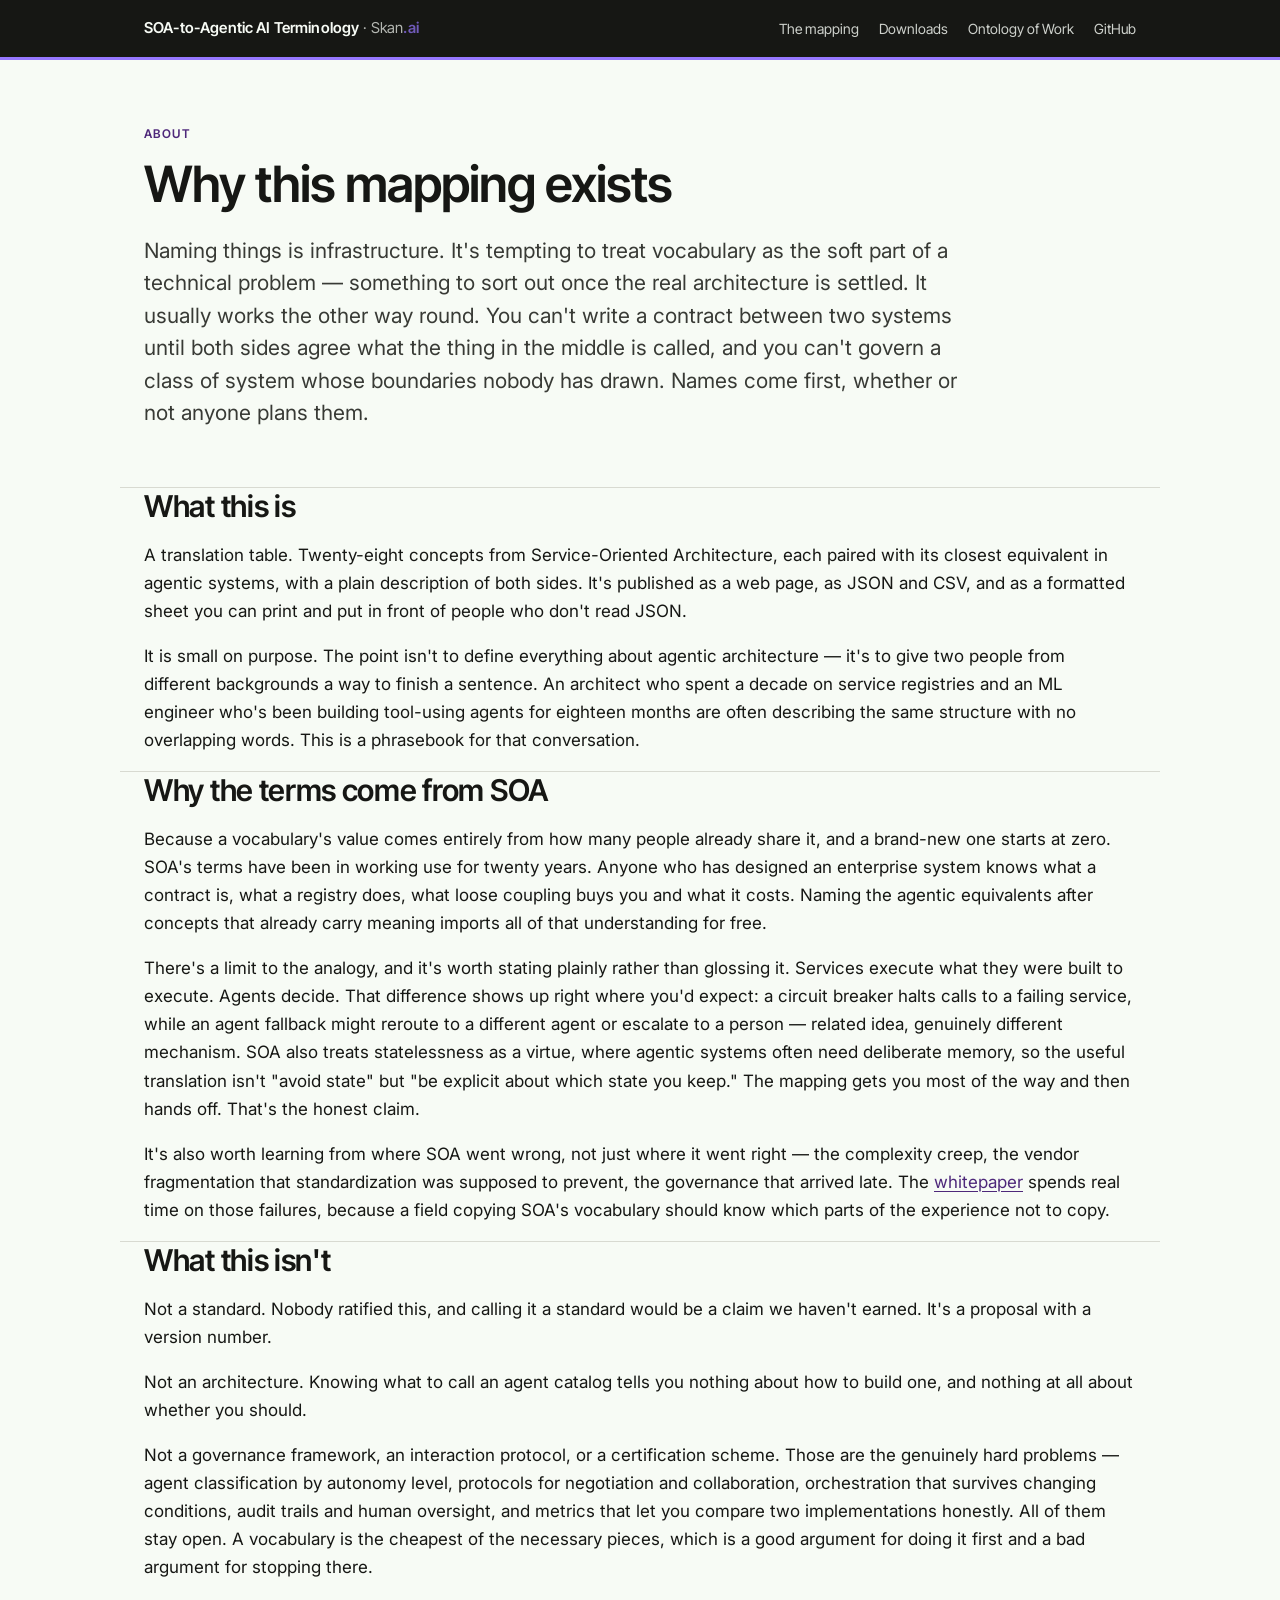
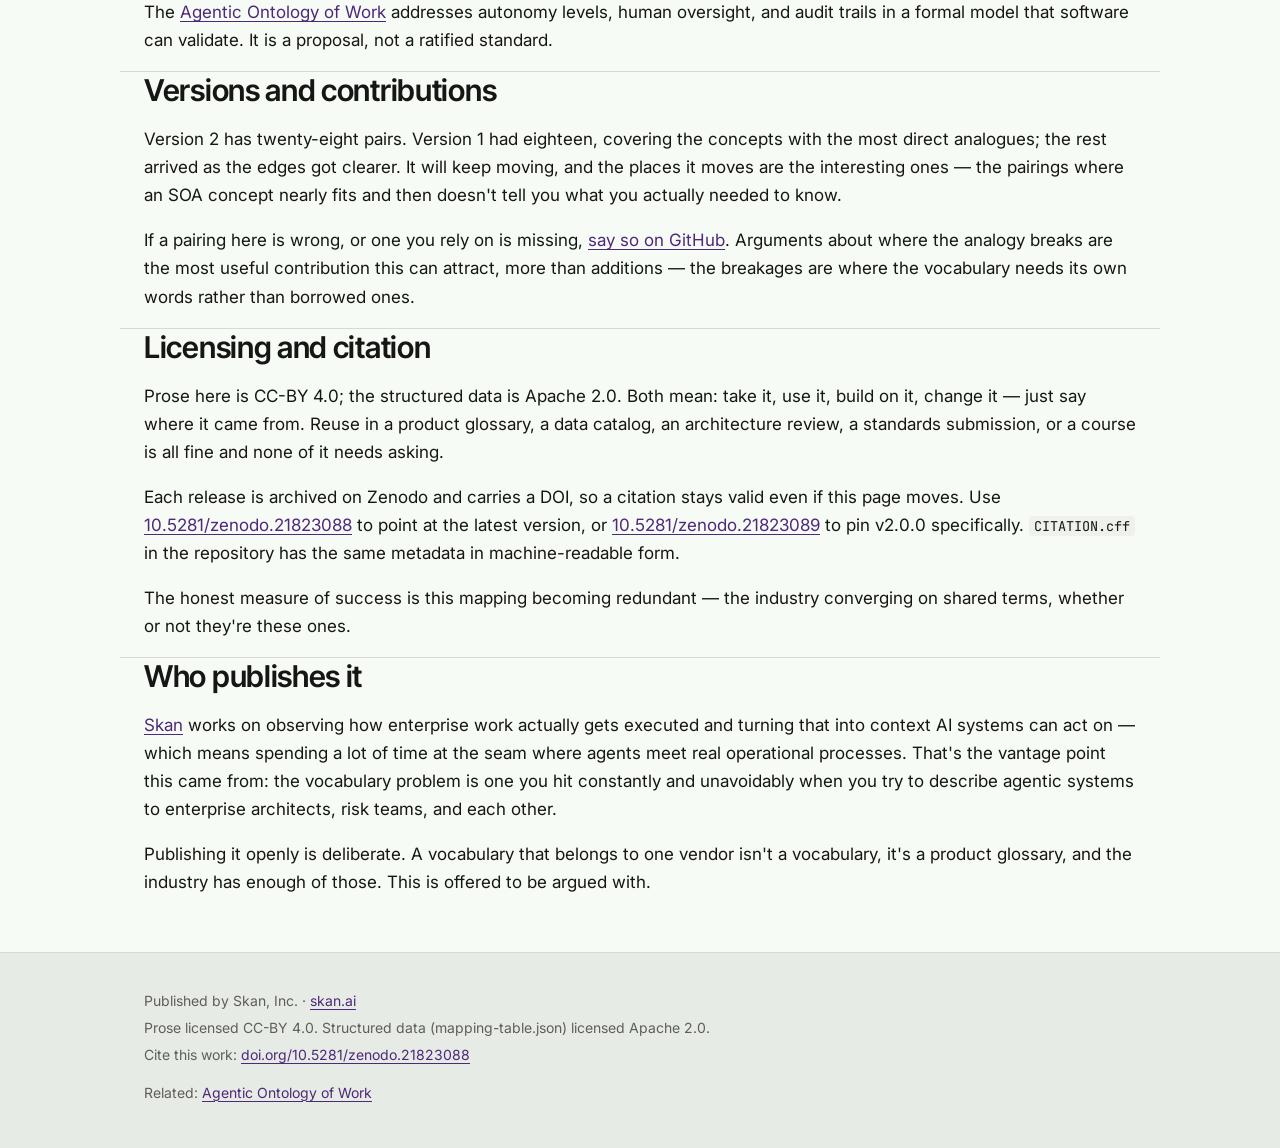
==== commit 7eb6fb40: "Rewrite the added cross-link and contribution copy in a plain register" ====
--- a/docs/about/index.html
+++ b/docs/about/index.html
@@ -66,7 +66,7 @@
   <p>Not a standard. Nobody ratified this, and calling it a standard would be a claim we haven't earned. It's a proposal with a version number.</p>
   <p>Not an architecture. Knowing what to call an agent catalog tells you nothing about how to build one, and nothing at all about whether you should.</p>
   <p>Not a governance framework, an interaction protocol, or a certification scheme. Those are the genuinely hard problems — agent classification by autonomy level, protocols for negotiation and collaboration, orchestration that survives changing conditions, audit trails and human oversight, and metrics that let you compare two implementations honestly. All of them stay open. A vocabulary is the cheapest of the necessary pieces, which is a good argument for doing it first and a bad argument for stopping there.</p>
-  <p>We didn't stop there. The companion <a href="https://skandotai.github.io/agentic-ontology-of-work/">Agentic Ontology of Work</a> takes on autonomy levels, human oversight, and audit trails as a formal, machine-checkable model. It is still a proposal, not a standard, but a proposal with structure you can test.</p>
+  <p>The <a href="https://skandotai.github.io/agentic-ontology-of-work/">Agentic Ontology of Work</a> addresses autonomy levels, human oversight, and audit trails in a formal model that software can validate. It is a proposal, not a ratified standard.</p>
 </section>
 
 <section class="wrap divider-top">
@@ -95,7 +95,7 @@
     <p>Published by Skan, Inc. · <a href="https://www.skan.ai">skan.ai</a></p>
     <p>Prose licensed CC-BY 4.0. Structured data (mapping-table.json) licensed Apache 2.0.</p>
     <p>Cite this work: <a href="https://doi.org/10.5281/zenodo.21823088">doi.org/10.5281/zenodo.21823088</a></p>
-    <p class="family">Also from Skan.ai: <a href="https://skandotai.github.io/agentic-ontology-of-work/">Agentic Ontology of Work</a>, the structure behind this vocabulary</p>
+    <p class="family">Related: <a href="https://skandotai.github.io/agentic-ontology-of-work/">Agentic Ontology of Work</a></p>
   </div>
 </footer>
 
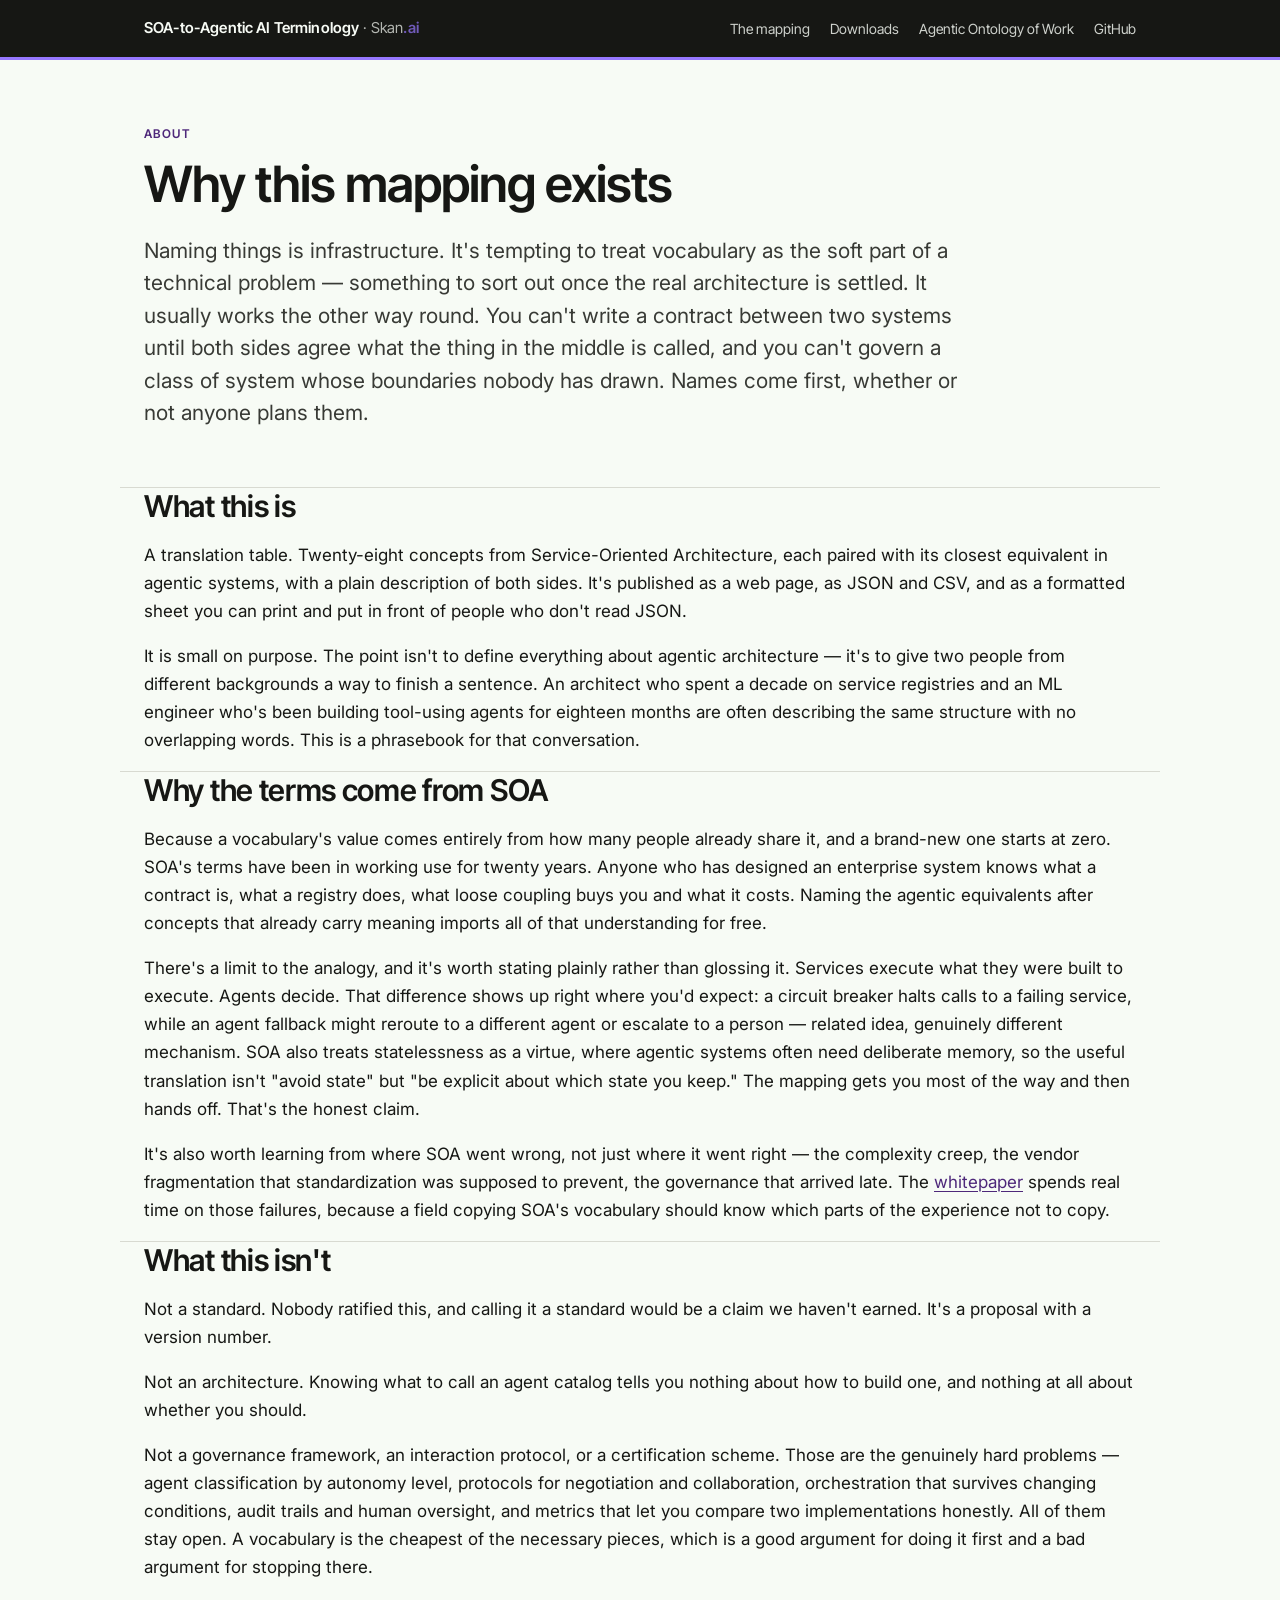
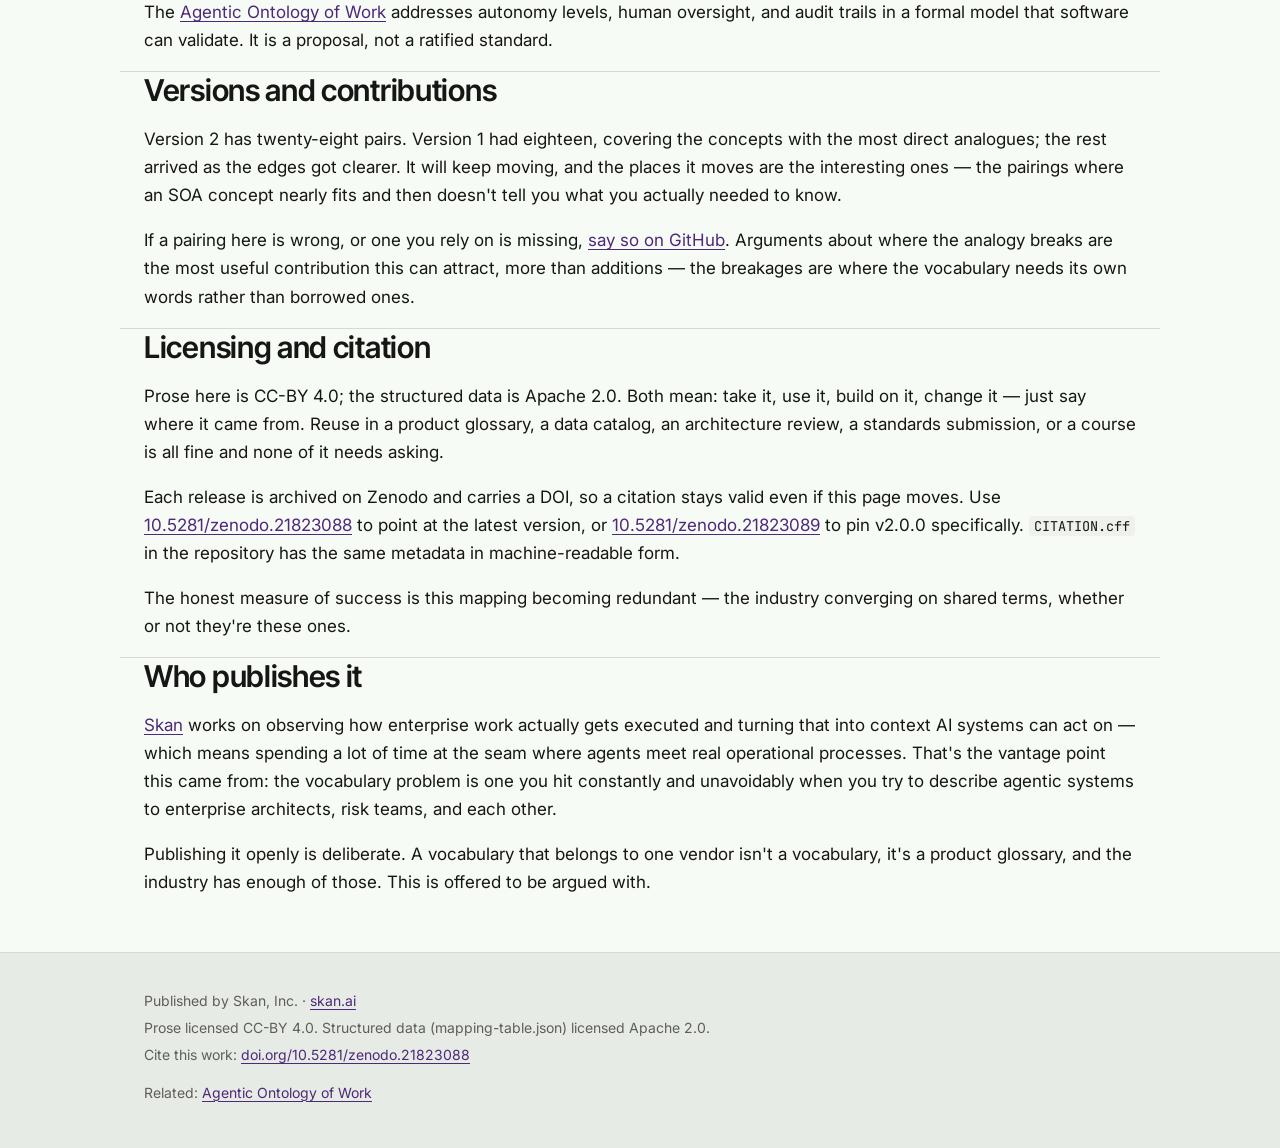
==== commit d59071e8: "Make cross-links to the ontology symmetric Uses a plain link instead of a primary button and the ful" ====
--- a/docs/about/index.html
+++ b/docs/about/index.html
@@ -35,7 +35,7 @@
     <nav aria-label="Site">
       <a href="../index.html">The mapping</a>
       <a href="../index.html#downloads">Downloads</a>
-      <a href="https://skandotai.github.io/agentic-ontology-of-work/">Ontology of Work</a>
+      <a href="https://skandotai.github.io/agentic-ontology-of-work/">Agentic Ontology of Work</a>
       <a href="https://github.com/Skandotai/soa-to-agentic-terms" target="_blank" rel="noopener">GitHub</a>
     </nav>
   </div>
